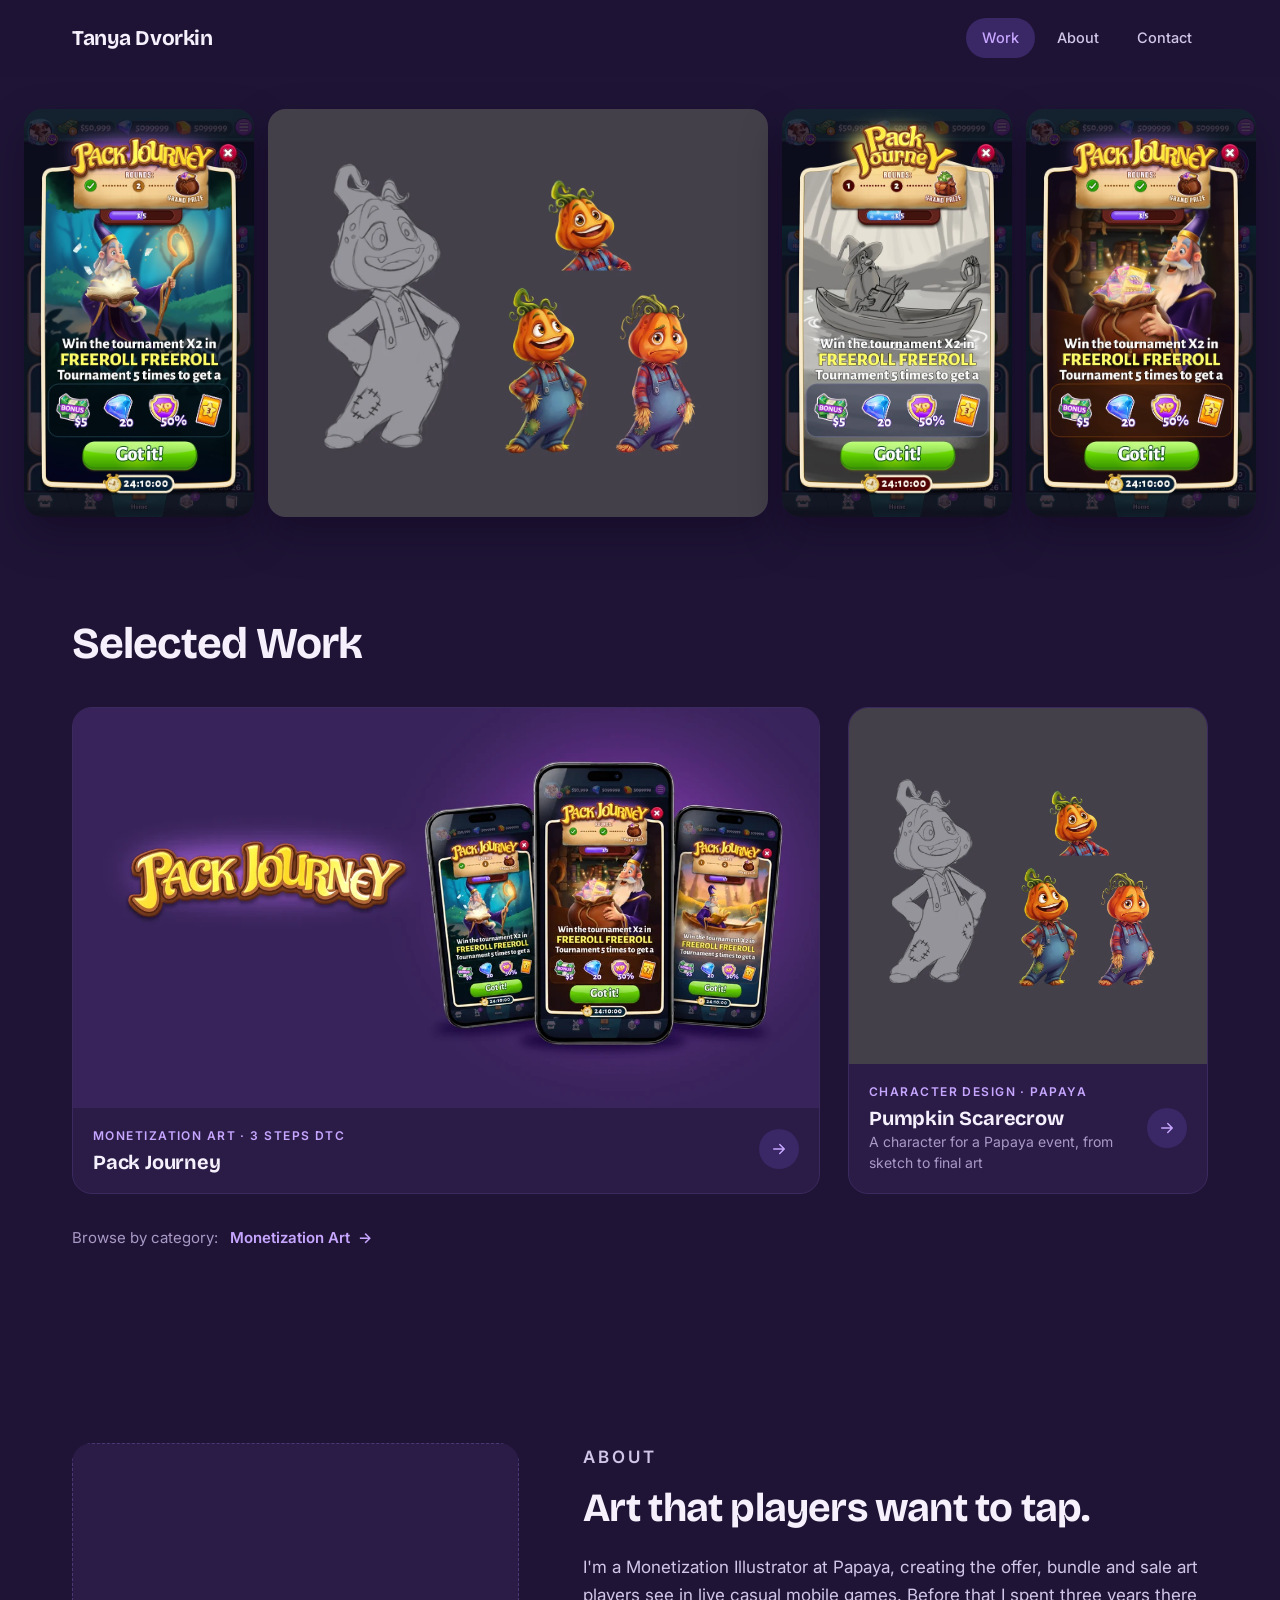
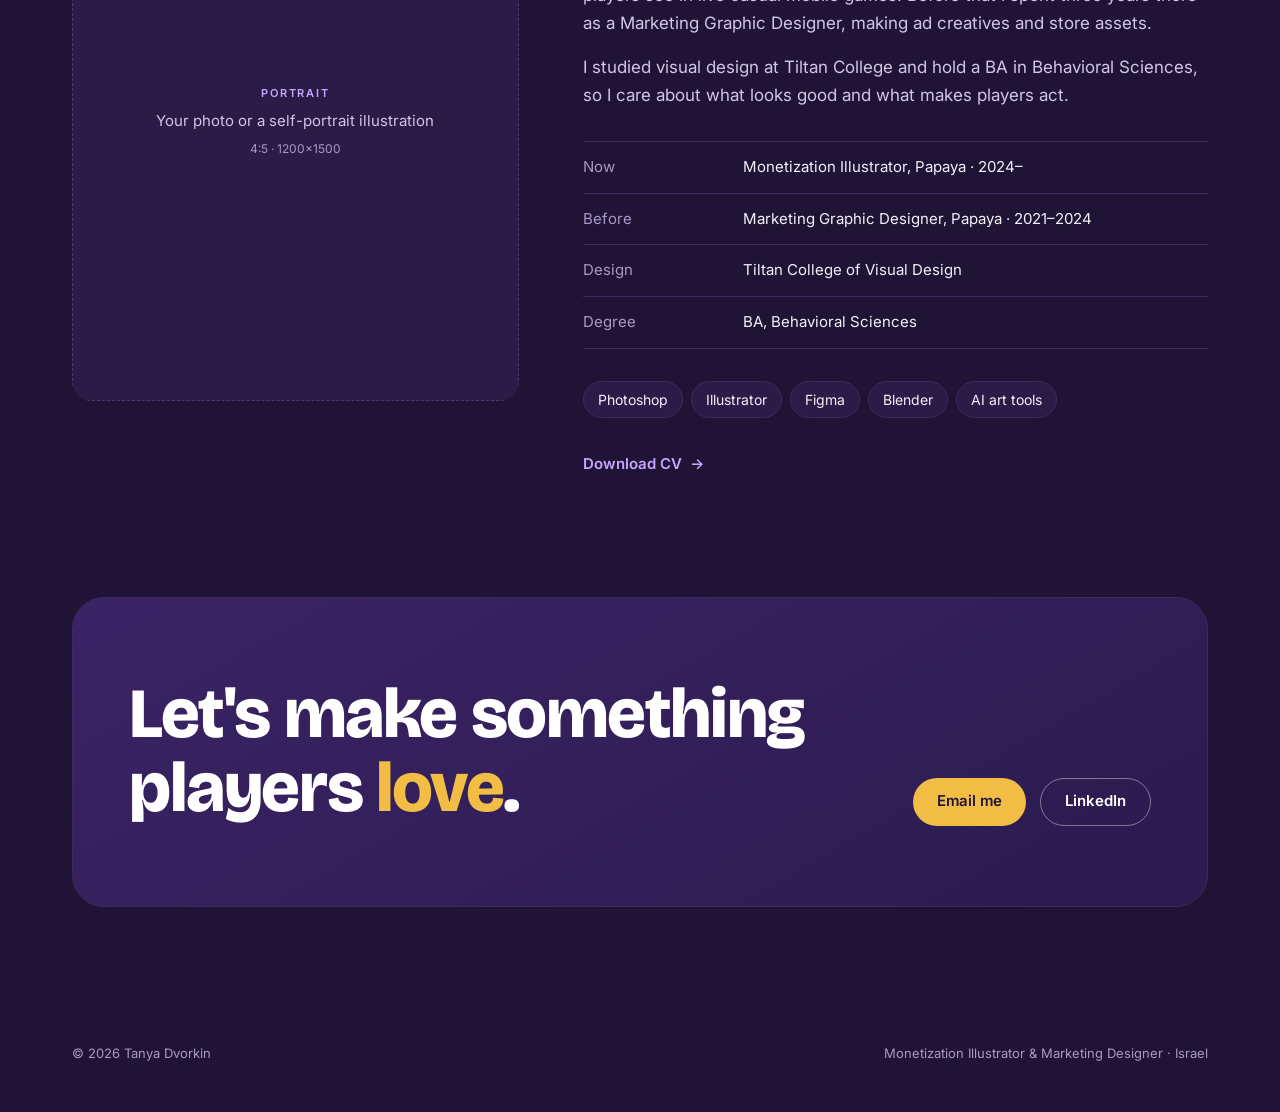
==== index.html @ ae31b50f "Home: replace text hero with image collage; fix mobile side padding" ====
<!doctype html>
<html lang="en">
<head>
<meta charset="utf-8">
<meta name="viewport" content="width=device-width,initial-scale=1">
<title>Tanya Dvorkin — Monetization Illustrator & Marketing Designer</title>
<meta name="description" content="Tanya Dvorkin — Monetization Illustrator and Marketing Designer: event branding, offer art and marketing assets for casual mobile games.">
<meta property="og:title" content="Tanya Dvorkin — Monetization Illustrator & Marketing Designer">
<meta property="og:description" content="Tanya Dvorkin — Monetization Illustrator and Marketing Designer: event branding, offer art and marketing assets for casual mobile games.">
<meta name="theme-color" content="#1f1436">
<link rel="preconnect" href="https://fonts.googleapis.com">
<link rel="preconnect" href="https://fonts.gstatic.com" crossorigin>
<link href="https://fonts.googleapis.com/css2?family=Bricolage+Grotesque:opsz,wght@12..96,600;12..96,700;12..96,800&family=Inter:wght@400;500;600&display=swap" rel="stylesheet">
<link rel="stylesheet" href="styles.css">
<link rel="icon" href="data:image/svg+xml,%3Csvg xmlns='http://www.w3.org/2000/svg' viewBox='0 0 32 32'%3E%3Crect width='32' height='32' rx='8' fill='%232a1a45'/%3E%3Ctext x='16' y='22' text-anchor='middle' font-family='Arial' font-weight='700' font-size='15' fill='%23e3a72f'%3ETD%3C/text%3E%3C/svg%3E">
</head>
<body>
<header class="nav"><div class="nav-inner">
  <a href="#top" class="logo">Tanya Dvorkin</a>
  <button class="burger" aria-label="Open menu" aria-expanded="false">MENU</button>
  <nav class="links" aria-label="Main">
    <a href="#work" class="active" aria-current="page">Work</a>
    <a href="#about">About</a>
    <a href="#contact">Contact</a>
  </nav>
</div></header>

<main id="top">
<section class="collage reveal" aria-labelledby="home-title">
  <h1 id="home-title" class="sr">Tanya Dvorkin — Monetization Illustrator &amp; Marketing Designer</h1>
  <a href="pack-journey.html" style="--r:.563"><img src="assets/projects/pack-journey/pack-journey-step2-final-small.webp" srcset="assets/projects/pack-journey/pack-journey-step2-final-small.webp 563w, assets/projects/pack-journey/pack-journey-step2-final.webp 1125w" sizes="(max-width: 640px) 60vw, 300px" width="563" height="1000" alt="Pack Journey: wizard with a bag of prizes" fetchpriority="high"></a>
  <a href="character-design.html" style="--r:1.226"><img src="assets/projects/character-design/pumpkin-scarecrow-sheet-thumb.webp" srcset="assets/projects/character-design/pumpkin-scarecrow-sheet-thumb.webp 1200w, assets/projects/character-design/pumpkin-scarecrow-sheet.webp 2850w" sizes="(max-width: 640px) 120vw, 640px" width="1200" height="979" alt="Pumpkin scarecrow character sheet"></a>
  <a href="pack-journey.html" style="--r:.563"><img src="assets/projects/pack-journey/pack-journey-step1-sketch-small.webp" srcset="assets/projects/pack-journey/pack-journey-step1-sketch-small.webp 563w, assets/projects/pack-journey/pack-journey-step1-sketch.webp 1125w" sizes="(max-width: 640px) 60vw, 300px" width="563" height="1000" alt="Pack Journey: sketch of the wizard scene"></a>
  <a href="pack-journey.html" style="--r:.563"><img src="assets/projects/pack-journey/pack-journey-step3-final-small.webp" srcset="assets/projects/pack-journey/pack-journey-step3-final-small.webp 563w, assets/projects/pack-journey/pack-journey-step3-final.webp 1125w" sizes="(max-width: 640px) 60vw, 300px" width="563" height="1000" alt="Pack Journey: wizard on a boat"></a>
</section>

<section class="wrap sec" id="work">
  <div class="sec-head reveal"><h2 class="h2">Selected Work</h2></div>
  <div class="cards">
    <a href="pack-journey.html" class="card wide reveal">
      <div class="cover"><img class="fit" style="background:#38235a" src="assets/projects/pack-journey/pack-journey-hero-1200.webp" srcset="assets/projects/pack-journey/pack-journey-hero-1200.webp 1200w, assets/projects/pack-journey/pack-journey-hero.webp 2400w" sizes="(max-width: 760px) 100vw, 800px" width="2400" height="1286" alt="Pack Journey event logo and three promotional screens on phones" loading="lazy"></div>
      <div class="card-body"><div><span class="cat">Monetization Art · 3 Steps DTC</span><h3>Pack Journey</h3></div><span class="go"><svg viewBox="0 0 24 24" aria-hidden="true"><path d="M5 12h14M13 6l6 6-6 6"/></svg></span></div>
    </a>
    <a href="character-design.html" class="card reveal">
      <div class="cover"><img class="fit" style="background:#44404a" src="assets/projects/character-design/pumpkin-scarecrow-sheet-thumb.webp" width="1200" height="979" alt="Pumpkin scarecrow character: sketch, final art and expressions" loading="lazy"></div>
      <div class="card-body"><div><span class="cat">Character Design · Papaya</span><h3>Pumpkin Scarecrow</h3><p>A character for a Papaya event, from sketch to final art</p></div><span class="go"><svg viewBox="0 0 24 24" aria-hidden="true"><path d="M5 12h14M13 6l6 6-6 6"/></svg></span></div>
    </a>
  </div>
  <p class="browse reveal">Browse by category: <a href="monetization.html" class="link">Monetization Art <span class="arr">→</span></a></p>
</section>

<section class="wrap sec" id="about">
  <div class="about">
    <div class="portrait reveal"><div class="ph "><span class="num">Portrait</span><span class="lbl">Your photo or a self-portrait illustration</span><span class="size">4:5 · 1200×1500</span></div></div>
    <div class="reveal">
      <p class="eyebrow" style="margin-bottom:16px">About</p>
      <h3>Art that players want to tap.</h3>
      <p>I'm a Monetization Illustrator at Papaya, creating the offer, bundle and sale art players see in live casual mobile games. Before that I spent three years there as a Marketing Graphic Designer, making ad creatives and store assets.</p>
      <p>I studied visual design at Tiltan College and hold a BA in Behavioral Sciences, so I care about what looks good and what makes players act.</p>
      <dl class="facts">
        <div><dt>Now</dt><dd>Monetization Illustrator, Papaya · 2024–</dd></div>
        <div><dt>Before</dt><dd>Marketing Graphic Designer, Papaya · 2021–2024</dd></div>
        <div><dt>Design</dt><dd>Tiltan College of Visual Design</dd></div>
        <div><dt>Degree</dt><dd>BA, Behavioral Sciences</dd></div>
      </dl>
      <div class="tools"><span>Photoshop</span><span>Illustrator</span><span>Figma</span><span>Blender</span><span>AI art tools</span></div>
      <a href="#" class="link">Download CV <span class="arr">→</span></a>
    </div>
  </div>
</section>

<section class="wrap sec" id="contact" style="padding-top:24px">
  <div class="contact reveal">
    <h2>Let's make something players <em>love</em>.</h2>
    <div class="row"><a href="mailto:you@example.com" class="btn">Email me</a><a href="#" class="btn ghost" target="_blank" rel="noopener">LinkedIn</a></div>
  </div>
</section>
</main>
<footer><div class="wrap"><span>© <span class="year">2026</span> Tanya Dvorkin</span><span>Monetization Illustrator &amp; Marketing Designer · Israel</span></div></footer>
<div class="lb" role="dialog" aria-modal="true" aria-label="Full-size artwork"><button class="lb-close" aria-label="Close">CLOSE</button><img alt=""></div>
<script src="script.js"></script>
</body>
</html>
---- styles.css ----
/* Tanya Dvorkin — Portfolio · Light editorial */
:root{
  --bg:#faf6f1;
  --surface:#ffffff;
  --tint:#f1eaf6;
  --sand:#efe9e2;
  --ink:#24183a;
  --ink-2:#4a3f5c;
  --muted:#6b6180;
  --line:#e6dde6;
  --accent:#6a3dad;
  --accent-soft:#ece2f8;
  --gold:#e3a72f;
  --deep:#2a1a45;
  --deep-2:#3b2660;
  --display:'Bricolage Grotesque',system-ui,sans-serif;
  --sans:'Inter',system-ui,sans-serif;
  --max:1200px;
  --r:20px;
}
*{box-sizing:border-box;margin:0;padding:0}
html{scroll-behavior:smooth}
body{background:var(--bg);color:var(--ink);font-family:var(--sans);font-size:16px;line-height:1.65;-webkit-font-smoothing:antialiased}
a{color:inherit;text-decoration:none}
img,video{display:block;max-width:100%}
button{font:inherit;color:inherit}
::selection{background:var(--accent);color:#fff}
:focus-visible{outline:2px solid var(--accent);outline-offset:3px;border-radius:6px}
h1,h2,h3{font-family:var(--display);letter-spacing:-.02em;line-height:1.05}
.wrap{max-width:var(--max);margin:0 auto;padding:0 32px}

/* Nav */
.nav{position:sticky;top:0;z-index:30;background:rgba(250,246,241,.9);backdrop-filter:blur(10px);border-bottom:1px solid transparent;transition:border-color .3s}
.nav.scrolled{border-bottom-color:var(--line)}
.nav-inner{max-width:var(--max);margin:auto;display:flex;justify-content:space-between;align-items:center;padding:18px 32px}
.logo{font-family:var(--display);font-weight:700;font-size:21px;letter-spacing:-.02em}
.links{display:flex;gap:6px}
.links a{font-size:14.5px;font-weight:500;padding:8px 16px;border-radius:999px;color:var(--ink-2);transition:background .2s,color .2s}
.links a:hover{background:var(--accent-soft);color:var(--accent)}
.links a.active{background:var(--accent-soft);color:var(--accent)}
.burger{display:none;background:none;border:0;font-size:14px;font-weight:500;letter-spacing:.06em;min-height:44px;padding:0 6px;cursor:pointer}

/* Shared text bits */
.eyebrow{font-size:13px;font-weight:600;letter-spacing:.18em;text-transform:uppercase;color:var(--ink-2)}
.lead{color:var(--ink-2);font-size:18px;max-width:560px}
.swoosh{background-image:linear-gradient(var(--gold),var(--gold));background-repeat:no-repeat;background-size:100% 6px;background-position:0 96%;padding-bottom:4px}
.btn{display:inline-flex;align-items:center;gap:10px;min-height:48px;padding:0 24px;border-radius:999px;font-weight:600;font-size:15px;background:var(--accent);color:#fff;transition:transform .25s,box-shadow .25s,background .25s}
.btn:hover{background:#5a31a0;transform:translateY(-1px);box-shadow:0 10px 24px rgba(106,61,173,.25)}
.link{font-weight:600;font-size:15px;color:var(--accent);display:inline-flex;align-items:center;gap:8px}
.link .arr{transition:transform .25s}
.link:hover .arr{transform:translateX(4px)}
.sec{padding-top:96px;padding-bottom:96px}
.sec-head{display:flex;justify-content:space-between;align-items:flex-end;gap:24px;margin-bottom:40px;flex-wrap:wrap}
.h2{font-size:clamp(32px,4vw,44px);font-weight:700}

/* Home hero */
.hero{display:grid;grid-template-columns:1fr 1fr;gap:48px;align-items:center;padding:72px 0 64px}
.hero h1{font-size:clamp(48px,6.2vw,80px);font-weight:800;margin:20px 0 24px}
.hero .lead{margin-bottom:36px}
.hero-cta{display:flex;align-items:center;gap:28px;flex-wrap:wrap}
.fan{position:relative;height:560px;border-radius:44% 56% 52% 48% / 52% 46% 54% 48%;background:radial-gradient(circle at 50% 45%,#e6d8f6 0,#f1eaf6 55%,rgba(241,234,246,0) 72%)}
.fan img{position:absolute;top:50%;left:50%;width:250px;height:auto;border-radius:18px;box-shadow:0 24px 48px rgba(42,26,69,.22);transition:transform .6s cubic-bezier(.2,.7,.2,1)}
.fan .f1{transform:translate(-118%,-46%) rotate(-9deg)}
.fan .f3{transform:translate(18%,-46%) rotate(9deg)}
.fan .f2{transform:translate(-50%,-52%);z-index:2;width:270px}
.fan:hover .f1{transform:translate(-124%,-47%) rotate(-11deg)}
.fan:hover .f3{transform:translate(24%,-47%) rotate(11deg)}

/* Work cards */
.cards{display:grid;grid-template-columns:repeat(auto-fill,minmax(320px,1fr));gap:28px}
.card{display:flex;flex-direction:column;background:var(--surface);border:1px solid var(--line);border-radius:var(--r);overflow:hidden;transition:transform .35s cubic-bezier(.2,.7,.2,1),box-shadow .35s}
.card:hover{transform:translateY(-4px);box-shadow:0 18px 40px rgba(42,26,69,.12)}
.card .cover{aspect-ratio:4/3;overflow:hidden;background:var(--sand);position:relative}
.card .cover>img{width:100%;height:100%;object-fit:cover;transition:transform .6s}
.card:hover .cover>img{transform:scale(1.03)}
.card-body{display:flex;justify-content:space-between;align-items:center;gap:14px;padding:18px 20px 20px}
.card h3{font-size:20px;font-weight:700;letter-spacing:-.01em}
.card p{font-size:14px;color:var(--muted);line-height:1.45;margin-top:3px}
.go{flex:none;width:40px;height:40px;border-radius:50%;display:grid;place-items:center;background:var(--accent-soft);color:var(--accent);transition:background .25s,color .25s}
.card:hover .go{background:var(--accent);color:#fff}
.go svg{width:18px;height:18px;fill:none;stroke:currentColor;stroke-width:2;stroke-linecap:round;stroke-linejoin:round}
.trio{position:absolute;inset:0;display:flex;justify-content:center;align-items:center;gap:8px;padding:16px;background:linear-gradient(160deg,var(--deep-2),var(--deep))}
.trio img{height:100%;width:auto;border-radius:8px;box-shadow:0 8px 18px rgba(0,0,0,.3);transition:transform .5s}
.card:hover .trio img:nth-child(2){transform:translateY(-4px)}

/* Placeholders */
.ph{width:100%;height:100%;display:flex;flex-direction:column;align-items:center;justify-content:center;gap:6px;text-align:center;padding:20px;background:var(--sand);border:1.5px dashed #d6cbd8}
.ph .num{font-size:11px;font-weight:600;letter-spacing:.16em;text-transform:uppercase;color:var(--accent)}
.ph .lbl{font-size:15px;color:var(--ink-2)}
.ph .size{font-size:12px;color:var(--muted)}

/* About / contact */
.about{display:grid;grid-template-columns:5fr 7fr;gap:64px;align-items:start}
.about .portrait{aspect-ratio:4/5;border-radius:var(--r);overflow:hidden}
.about h3{font-size:clamp(28px,3.2vw,40px);font-weight:700;margin-bottom:24px}
.about p{color:var(--ink-2);font-size:17px;margin-bottom:16px}
.facts{margin:32px 0;border-top:1px solid var(--line)}
.facts div{display:grid;grid-template-columns:140px 1fr;gap:20px;padding:13px 0;border-bottom:1px solid var(--line);font-size:15px}
.facts dt{color:var(--muted)}
.tools{display:flex;flex-wrap:wrap;gap:8px;margin-bottom:32px}
.tools span{font-size:14px;padding:6px 14px;border-radius:999px;background:var(--surface);border:1px solid var(--line)}
.contact{background:var(--deep);color:#fff;border-radius:32px;padding:80px 56px;display:flex;justify-content:space-between;align-items:flex-end;gap:32px;flex-wrap:wrap}
.contact h2{font-size:clamp(40px,5.5vw,72px);font-weight:800;max-width:720px}
.contact h2 em{font-style:normal;color:var(--gold)}
.contact .row{display:flex;gap:14px;flex-wrap:wrap}
.contact .btn{background:#fff;color:var(--deep)}
.contact .btn:hover{background:var(--accent-soft)}
.contact .btn.ghost{background:transparent;color:#fff;border:1px solid rgba(255,255,255,.4)}
.contact .btn.ghost:hover{background:rgba(255,255,255,.1)}

footer{padding:40px 0 48px}
footer .wrap{display:flex;justify-content:space-between;font-size:13px;color:var(--muted)}

/* Inner page head */
.crumbs{display:flex;gap:8px;font-size:14px;color:var(--muted);margin-bottom:28px;flex-wrap:wrap}
.crumbs a{color:var(--ink-2)}
.crumbs a:hover{color:var(--accent)}
.p-head{padding:64px 0 48px}
.p-head h1{font-size:clamp(48px,7vw,88px);font-weight:800}
.p-head .lead{margin-top:20px}
.meta{display:flex;gap:12px;flex-wrap:wrap;margin-top:28px}
.meta div{background:var(--surface);border:1px solid var(--line);border-radius:14px;padding:10px 16px}
.meta small{display:block;font-size:11.5px;font-weight:600;letter-spacing:.12em;text-transform:uppercase;color:var(--muted)}
.meta span{font-size:15px}

/* Collection (Monetization Art) */
.feature{display:grid;grid-template-columns:7fr 5fr;background:var(--surface);border:1px solid var(--line);border-radius:28px;overflow:hidden;transition:box-shadow .35s,transform .35s}
.feature:hover{box-shadow:0 22px 48px rgba(42,26,69,.13);transform:translateY(-3px)}
.feature .visual{position:relative;min-height:440px;background:linear-gradient(160deg,var(--deep-2),var(--deep));display:flex;justify-content:center;align-items:center;gap:14px;padding:36px}
.feature .visual img{width:30%;height:auto;border-radius:12px;box-shadow:0 14px 30px rgba(0,0,0,.35);transition:transform .6s cubic-bezier(.2,.7,.2,1)}
.feature .visual img:nth-child(2){transform:translateY(-14px)}
.feature:hover .visual img:nth-child(2){transform:translateY(-22px)}
.feature .text{padding:48px 44px;display:flex;flex-direction:column;justify-content:center;gap:16px}
.feature h2{font-size:clamp(36px,4vw,52px);font-weight:800}
.feature p{color:var(--ink-2)}
.tag{display:inline-block;align-self:flex-start;font-size:12px;font-weight:600;letter-spacing:.14em;text-transform:uppercase;color:var(--accent);background:var(--accent-soft);padding:6px 12px;border-radius:999px}

/* Case study */
.cs-hero{position:relative;background:linear-gradient(150deg,var(--deep-2) 0%,var(--deep) 60%);color:#fff;border-radius:36px;display:grid;grid-template-columns:1fr 1fr;gap:32px;align-items:center;padding:72px 64px;overflow:hidden}
.cs-hero .eyebrow{color:#cdbbe9}
.cs-hero h1{font-size:clamp(56px,7.5vw,104px);font-weight:800;margin:18px 0 22px}
.cs-hero p{color:#e3d9f2;font-size:18px;max-width:480px}
.cs-hero dl{margin-top:32px;display:grid;gap:14px;max-width:460px}
.cs-hero dl div{display:grid;grid-template-columns:110px 1fr;gap:16px;font-size:15px;border-top:1px solid rgba(255,255,255,.14);padding-top:12px}
.cs-hero dt{color:#b9a8d8}
.stack{position:relative;height:620px}
.stack button{position:absolute;top:50%;left:50%;border:0;background:none;padding:0;cursor:zoom-in}
.stack img{width:100%;height:auto;border-radius:16px;box-shadow:0 26px 54px rgba(0,0,0,.4)}
.stack .s1{width:220px;transform:translate(-128%,-47%) rotate(-7deg)}
.stack .s2{width:220px;transform:translate(28%,-47%) rotate(7deg)}
.stack .s3{width:300px;transform:translate(-50%,-50%);z-index:2}
.stack .s1 img,.stack .s2 img{filter:saturate(.9)}

.steps{display:flex;flex-direction:column;gap:96px}
.step{display:grid;grid-template-columns:minmax(0,1fr) 340px 340px;gap:40px;align-items:center}
.step .n{font-family:var(--display);font-size:96px;font-weight:800;line-height:.9;color:var(--accent-soft);-webkit-text-stroke:1.5px var(--accent);letter-spacing:-.04em}
.step h3{font-size:30px;font-weight:700;margin:20px 0 12px}
.step p{color:var(--ink-2);max-width:340px}
.media figcaption{font-size:13px;color:var(--muted);margin-top:12px;display:flex;justify-content:space-between}
.zoom{display:block;width:100%;border:0;background:none;padding:0;cursor:zoom-in;border-radius:18px;overflow:hidden;box-shadow:0 16px 36px rgba(42,26,69,.16)}
.zoom img{width:100%;height:auto;transition:transform .6s}
.zoom:hover img{transform:scale(1.02)}
.vid{width:100%;height:auto;border-radius:18px;background:var(--deep);box-shadow:0 16px 36px rgba(42,26,69,.16)}

.sketches{display:grid;grid-template-columns:repeat(3,minmax(0,1fr));gap:28px}
.sketch{background:var(--sand);border-radius:24px;padding:28px}
.sketch .zoom{box-shadow:0 10px 24px rgba(42,26,69,.1)}
.sketch figcaption{font-size:13px;color:var(--muted);margin-top:14px}

.next{display:flex;justify-content:space-between;align-items:center;gap:20px;border-top:1px solid var(--line);padding:32px 0 24px;flex-wrap:wrap}

/* Simple project galleries (other categories) */
.gallery{display:grid;grid-template-columns:repeat(6,minmax(0,1fr));gap:24px}
.gallery .ph{border-radius:18px}
.g-wide{grid-column:span 6;aspect-ratio:2/1}
.g-half{grid-column:span 3;aspect-ratio:4/3}
.g-third{grid-column:span 2;aspect-ratio:3/4}
.gallery .art{grid-column:span 6;border-radius:18px;overflow:hidden}

/* Lightbox */
.lb{position:fixed;inset:0;z-index:100;background:rgba(26,16,44,.94);display:none;align-items:center;justify-content:center;padding:32px}
.lb.open{display:flex}
.lb img{max-width:92vw;max-height:90vh;width:auto;height:auto;border-radius:12px}
.lb-close{position:absolute;top:18px;right:22px;min-width:44px;min-height:44px;background:none;border:0;color:#fff;font-size:14px;font-weight:600;letter-spacing:.08em;cursor:pointer}

/* Reveal */
.reveal{opacity:0;transform:translateY(18px);transition:opacity .9s ease,transform .9s cubic-bezier(.2,.7,.2,1)}
.reveal.in{opacity:1;transform:none}
@media (prefers-reduced-motion:reduce){
  html{scroll-behavior:auto}
  .reveal{opacity:1;transform:none;transition:none}
  *{transition:none!important;animation:none!important}
}

/* Responsive */
@media (max-width:1060px){
  .step{grid-template-columns:1fr 1fr;gap:28px}
  .step .txt{grid-column:1/-1}
  .step p{max-width:560px}
  .cs-hero{grid-template-columns:1fr;padding:56px 40px}
  .stack{height:560px}
}
@media (max-width:900px){
  .hero{grid-template-columns:1fr;padding-top:48px}
  .fan{height:460px}
  .fan img{width:200px}.fan .f2{width:220px}
  .about,.feature{grid-template-columns:1fr}
  .feature .visual{min-height:380px}
  .about .portrait{max-width:420px}
}
@media (max-width:640px){
  .wrap,.nav-inner{padding-left:16px;padding-right:16px}
  .burger{display:block}
  .links{display:none;position:absolute;top:100%;left:0;right:0;flex-direction:column;gap:2px;background:var(--bg);border-bottom:1px solid var(--line);padding:8px 16px 14px}
  .links.open{display:flex}
  .links a{padding:12px 14px}
  .sec{padding-top:64px;padding-bottom:64px}
  .fan{height:380px}
  .fan img{width:150px}.fan .f2{width:170px}
  .cs-hero{padding:44px 22px;border-radius:24px}
  .stack{height:440px}
  .stack .s1,.stack .s2{width:160px}.stack .s3{width:210px}
  .step{grid-template-columns:1fr;gap:24px}
  .step .media{max-width:420px;width:100%;margin:0 auto}
  .step .n{font-size:72px}
  .steps{gap:72px}
  .sketches{display:flex;overflow-x:auto;scroll-snap-type:x mandatory;gap:16px;margin:0 -16px;padding:0 16px 8px}
  .sketch{flex:0 0 82%;scroll-snap-align:center;padding:18px}
  .feature .visual{min-height:300px;padding:24px}
  .feature .text{padding:32px 24px}
  .contact{padding:48px 24px;border-radius:24px}
  .facts div{grid-template-columns:110px 1fr}
  .gallery{grid-template-columns:1fr}
  .g-wide,.g-half,.g-third,.gallery .art{grid-column:span 1}
  footer .wrap{flex-direction:column;gap:6px}
}
.sr{position:absolute;width:1px;height:1px;overflow:hidden;clip:rect(0 0 0 0);white-space:nowrap}
.card .cat{display:block;font-size:12px;font-weight:600;letter-spacing:.12em;text-transform:uppercase;color:var(--accent);margin-bottom:6px}
.card.wide{grid-column:span 2}
.card.wide .cover{aspect-ratio:auto;flex:1;min-height:300px}
.card.wide .trio{gap:14px;padding:22px}
.browse{margin-top:32px;font-size:15px;color:var(--muted);display:flex;gap:12px;align-items:center;flex-wrap:wrap}
@media (max-width:760px){.card.wide{grid-column:auto}.card.wide .cover{aspect-ratio:4/3;min-height:0}}
body{overflow-x:clip}
/* Pack Journey v2: art-first */
.cs-hero .sub{font-family:var(--display);font-weight:600;font-size:clamp(22px,2.4vw,30px);color:#e3a72f;margin-top:-6px}
.cs-hero h1{margin:0 0 18px}
.h3{font-family:var(--display);font-size:clamp(26px,2.6vw,34px);font-weight:700;margin-bottom:28px}
.trio-sec{padding:72px 0 0}
.trio-sec + .next,.trio-sec:last-of-type{padding-bottom:72px}
.row3{display:grid;grid-template-columns:repeat(3,minmax(0,1fr));gap:32px}
.cell figcaption{font-size:13px;color:var(--muted);margin-top:12px}
@media (max-width:640px){
  .trio-sec{padding-top:56px}
  .row3{display:flex;overflow-x:auto;scroll-snap-type:x mandatory;gap:16px;margin:0 -16px;padding:0 16px 8px}
  .cell{flex:0 0 82%;scroll-snap-align:center}
}
.pj-hero .banner{width:100%;height:auto;border-radius:32px;background:#3a2266}
.pj-intro{margin-top:24px;font-size:18px;color:var(--ink-2)}
.pj-intro strong{font-family:var(--display);font-weight:700;color:var(--ink)}
@media (max-width:640px){.pj-hero .banner{border-radius:18px}.pj-intro{font-size:16px;margin-top:16px}}
/* Hero line placed under the logo, over the banner */
.banner-wrap{position:relative;container-type:inline-size}
.banner-wrap .pj-intro{position:absolute;left:25.8%;top:55%;transform:translateX(-50%);margin:0;text-align:center;color:#fff;font-size:1.55cqw;line-height:1.35;white-space:nowrap;text-shadow:0 2px 12px rgba(30,12,60,.55)}
.banner-wrap .pj-intro strong{display:block;color:#ffd35c;font-size:1.25em;letter-spacing:.02em}
.banner-wrap .pj-intro span{display:block;color:#efe6fb;font-weight:500}
@media (max-width:640px){
  .banner-wrap .pj-intro{position:static;transform:none;text-align:left;color:var(--ink-2);font-size:16px;margin-top:16px;white-space:normal;text-shadow:none}
  .banner-wrap .pj-intro strong{color:var(--ink);display:block;font-size:1.1em;margin-bottom:2px}
  .banner-wrap .pj-intro span{display:inline;color:var(--ink-2)}
  .banner-wrap .pj-intro span::before{content:" "}
}

/* ===== Dark purple theme ===== */
:root{
  --bg:#1f1436;
  --surface:#2a1b47;
  --tint:#2f1e50;
  --sand:#2a1b47;
  --ink:#f5f0fc;
  --ink-2:#d2c6e8;
  --muted:#a999c6;
  --line:#3b2a5e;
  --accent:#c7a6ff;
  --accent-soft:#3a2766;
  --gold:#f2bd45;
  --deep:#2a1a4d;
  --deep-2:#3b2660;
}
body{background:var(--bg)}
.nav{background:rgba(31,20,54,.86)}
.btn{background:var(--gold);color:#22153b}
.btn:hover{background:#ffd06a;box-shadow:0 10px 24px rgba(242,189,69,.25)}
.card{border-color:var(--line)}
.card:hover{box-shadow:0 20px 44px rgba(0,0,0,.35)}
.card:hover .go{background:var(--accent);color:#22153b}
.card .cover>img.fit{object-fit:contain}
.card.wide .cover{aspect-ratio:2400/1286;flex:none;min-height:0}
.ph{border-color:#4a3872}
.fan{background:radial-gradient(circle at 50% 45%,#40276f 0,#2c1b4e 55%,rgba(31,20,54,0) 72%)}
.feature{border-color:var(--line)}
.feature:hover{box-shadow:0 22px 48px rgba(0,0,0,.35)}
.feature .banner-visual{padding:0;min-height:0;background:#38235a;display:block}
.feature .banner-visual img{width:100%;height:100%;object-fit:cover;border-radius:0;box-shadow:none;transform:none!important}
.contact{background:linear-gradient(150deg,#3b2466,#2a1a4d);border:1px solid var(--line)}
.contact .btn{background:var(--gold);color:#22153b}
.contact .btn:hover{background:#ffd06a}
.tools span{background:var(--surface)}
.zoom,.vid,.card{box-shadow:none}
.zoom{box-shadow:0 16px 36px rgba(0,0,0,.35)}
::selection{background:var(--gold);color:#22153b}
@media (max-width:760px){.card.wide .cover{aspect-ratio:2400/1286}}
.card:not(.wide) .cover{flex:1 0 auto}
/* Home: image collage hero (no text) */
.collage{display:flex;gap:14px;max-width:1600px;margin:0 auto;padding:32px 24px 8px}
.collage a{flex:var(--r) 1 0;min-width:0;aspect-ratio:var(--r);border-radius:18px;overflow:hidden;background:var(--surface);box-shadow:0 18px 40px rgba(8,2,20,.35)}
.collage img{display:block;width:100%;height:100%;object-fit:cover;transition:transform .6s cubic-bezier(.2,.7,.2,1)}
.collage a:hover img{transform:scale(1.03)}
.collage a:focus-visible{outline:3px solid var(--accent);outline-offset:3px}
@media (max-width:640px){
  .collage{overflow-x:auto;scroll-snap-type:x mandatory;scroll-padding-inline:16px;padding:20px 16px 4px;gap:10px;scrollbar-width:none}
  .collage::-webkit-scrollbar{display:none}
  .collage a{flex:0 0 auto;height:58vh;max-height:520px;scroll-snap-align:start;border-radius:14px}
}
@media (prefers-reduced-motion:reduce){.collage img{transition:none}.collage a:hover img{transform:none}}
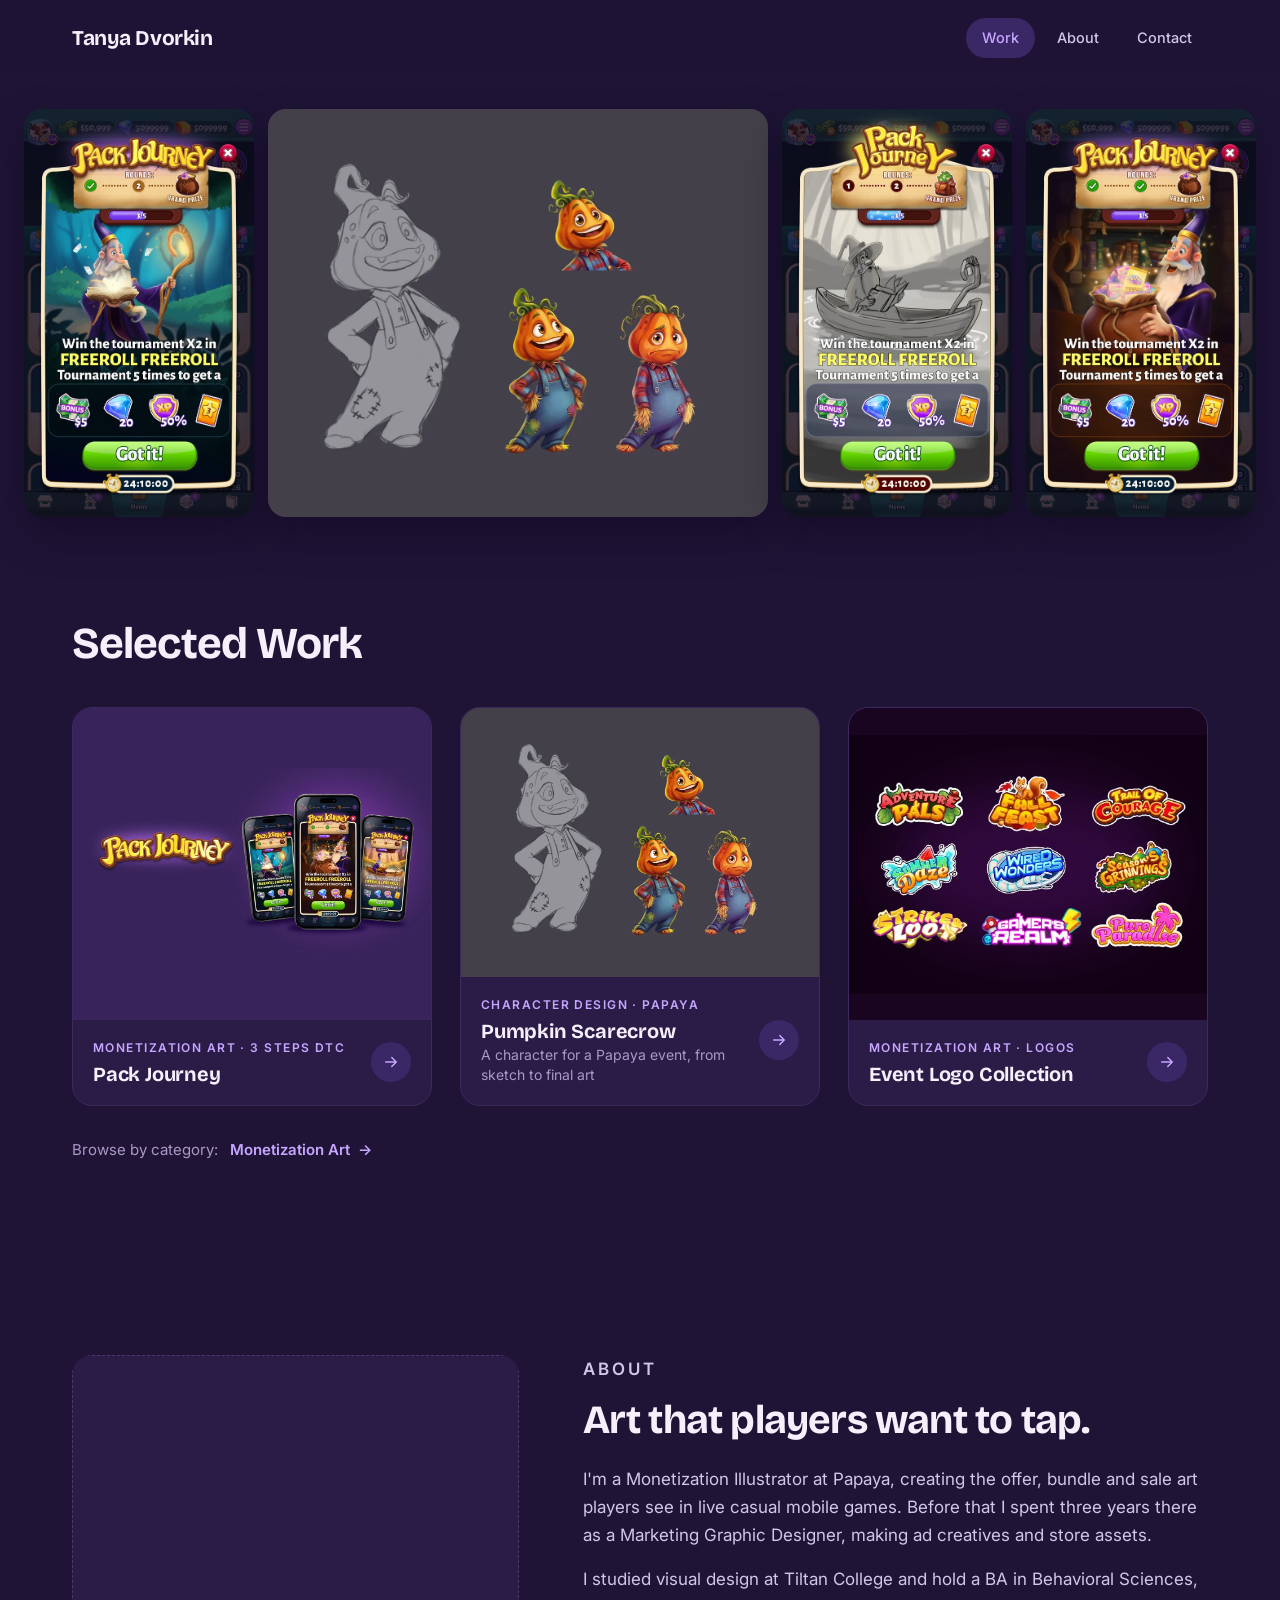
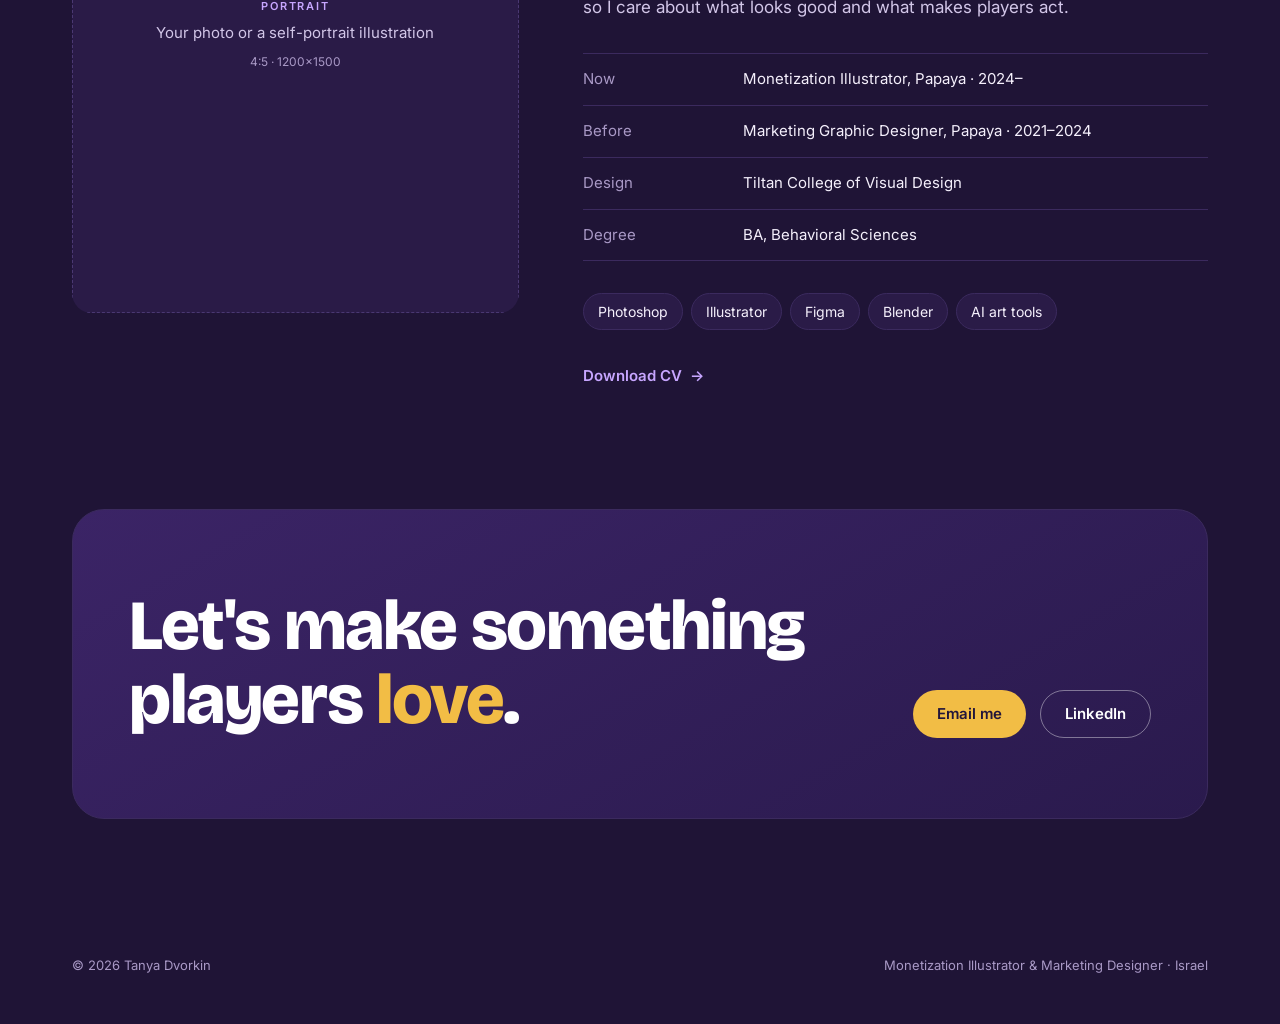
==== commit 65caab09: "Add Event Logo Collection under Monetization Art" ====
--- a/index.html
+++ b/index.html
@@ -37,13 +37,17 @@
 <section class="wrap sec" id="work">
   <div class="sec-head reveal"><h2 class="h2">Selected Work</h2></div>
   <div class="cards">
-    <a href="pack-journey.html" class="card wide reveal">
+    <a href="pack-journey.html" class="card reveal">
       <div class="cover"><img class="fit" style="background:#38235a" src="assets/projects/pack-journey/pack-journey-hero-1200.webp" srcset="assets/projects/pack-journey/pack-journey-hero-1200.webp 1200w, assets/projects/pack-journey/pack-journey-hero.webp 2400w" sizes="(max-width: 760px) 100vw, 800px" width="2400" height="1286" alt="Pack Journey event logo and three promotional screens on phones" loading="lazy"></div>
       <div class="card-body"><div><span class="cat">Monetization Art · 3 Steps DTC</span><h3>Pack Journey</h3></div><span class="go"><svg viewBox="0 0 24 24" aria-hidden="true"><path d="M5 12h14M13 6l6 6-6 6"/></svg></span></div>
     </a>
     <a href="character-design.html" class="card reveal">
       <div class="cover"><img class="fit" style="background:#44404a" src="assets/projects/character-design/pumpkin-scarecrow-sheet-thumb.webp" width="1200" height="979" alt="Pumpkin scarecrow character: sketch, final art and expressions" loading="lazy"></div>
       <div class="card-body"><div><span class="cat">Character Design · Papaya</span><h3>Pumpkin Scarecrow</h3><p>A character for a Papaya event, from sketch to final art</p></div><span class="go"><svg viewBox="0 0 24 24" aria-hidden="true"><path d="M5 12h14M13 6l6 6-6 6"/></svg></span></div>
+    </a>
+    <a href="event-logos.html" class="card reveal">
+      <div class="cover"><img class="fit" style="background:#1a0520" src="assets/projects/event-logos/event-logo-collection-cover.webp" width="1035" height="751" alt="Nine colorful event logos on a dark purple background" loading="lazy"></div>
+      <div class="card-body"><div><span class="cat">Monetization Art · Logos</span><h3>Event Logo Collection</h3></div><span class="go"><svg viewBox="0 0 24 24" aria-hidden="true"><path d="M5 12h14M13 6l6 6-6 6"/></svg></span></div>
     </a>
   </div>
   <p class="browse reveal">Browse by category: <a href="monetization.html" class="link">Monetization Art <span class="arr">→</span></a></p>
--- a/styles.css
+++ b/styles.css
@@ -323,3 +323,25 @@
   .collage a{flex:0 0 auto;height:58vh;max-height:520px;scroll-snap-align:start;border-radius:14px}
 }
 @media (prefers-reduced-motion:reduce){.collage img{transition:none}.collage a:hover img{transform:none}}
+/* Event Logo Collection: asymmetric editorial grid (pattern repeats every 9 logos) */
+.lg-grid{display:grid;grid-template-columns:repeat(12,1fr);gap:22px;padding:8px 0 88px}
+.lg-tile{grid-column:span 4;margin:0;min-height:clamp(220px,22vw,300px)}
+.lg-tile:nth-child(9n+1){grid-column:span 7}
+.lg-tile:nth-child(9n+2){grid-column:span 5}
+.lg-tile:nth-child(9n+6){grid-column:span 5}
+.lg-tile:nth-child(9n+7){grid-column:span 7}
+.lg-tile:nth-child(9n+8),.lg-tile:nth-child(9n+9){grid-column:span 6}
+.lg-tile .zoom{display:flex;align-items:center;justify-content:center;width:100%;height:100%;min-height:inherit;padding:36px;border:1px solid rgba(199,166,255,.10);border-radius:24px;cursor:zoom-in;
+  background:var(--bg,#1a0520);
+  transition:transform .45s cubic-bezier(.2,.7,.2,1),border-color .45s,box-shadow .45s}
+.lg-tile img{display:block;width:auto;height:auto;max-width:min(100%,var(--lw,360px));max-height:100%;border-radius:0;box-shadow:none;
+  -webkit-mask-image:linear-gradient(to right,transparent,#000 30px,#000 calc(100% - 30px),transparent),linear-gradient(to bottom,transparent,#000 30px,#000 calc(100% - 30px),transparent);
+  -webkit-mask-composite:source-in;mask-image:linear-gradient(to right,transparent,#000 30px,#000 calc(100% - 30px),transparent),linear-gradient(to bottom,transparent,#000 30px,#000 calc(100% - 30px),transparent);mask-composite:intersect;
+  transition:transform .45s cubic-bezier(.2,.7,.2,1)}
+.lg-tile .zoom:hover,.lg-tile .zoom:focus-visible{transform:translateY(-4px);border-color:rgba(199,166,255,.32);box-shadow:0 20px 44px rgba(8,2,20,.45)}
+.lg-tile .zoom:hover img{transform:scale(1.05)}
+.lg-tile .zoom:focus-visible{outline:3px solid var(--accent);outline-offset:3px}
+.lb img.up{width:min(88vw,720px);max-height:none}
+@media (max-width:900px){.lg-grid{grid-template-columns:repeat(2,1fr);gap:14px}.lg-tile,.lg-tile:nth-child(n){grid-column:span 1;min-height:180px}.lg-tile:nth-child(3n+1){grid-column:span 2}.lg-tile .zoom{padding:22px;border-radius:18px}}
+@media (max-width:480px){.lg-tile,.lg-tile:nth-child(n){grid-column:span 2;min-height:170px}}
+@media (prefers-reduced-motion:reduce){.lg-tile .zoom,.lg-tile img{transition:none}.lg-tile .zoom:hover,.lg-tile .zoom:hover img{transform:none}}
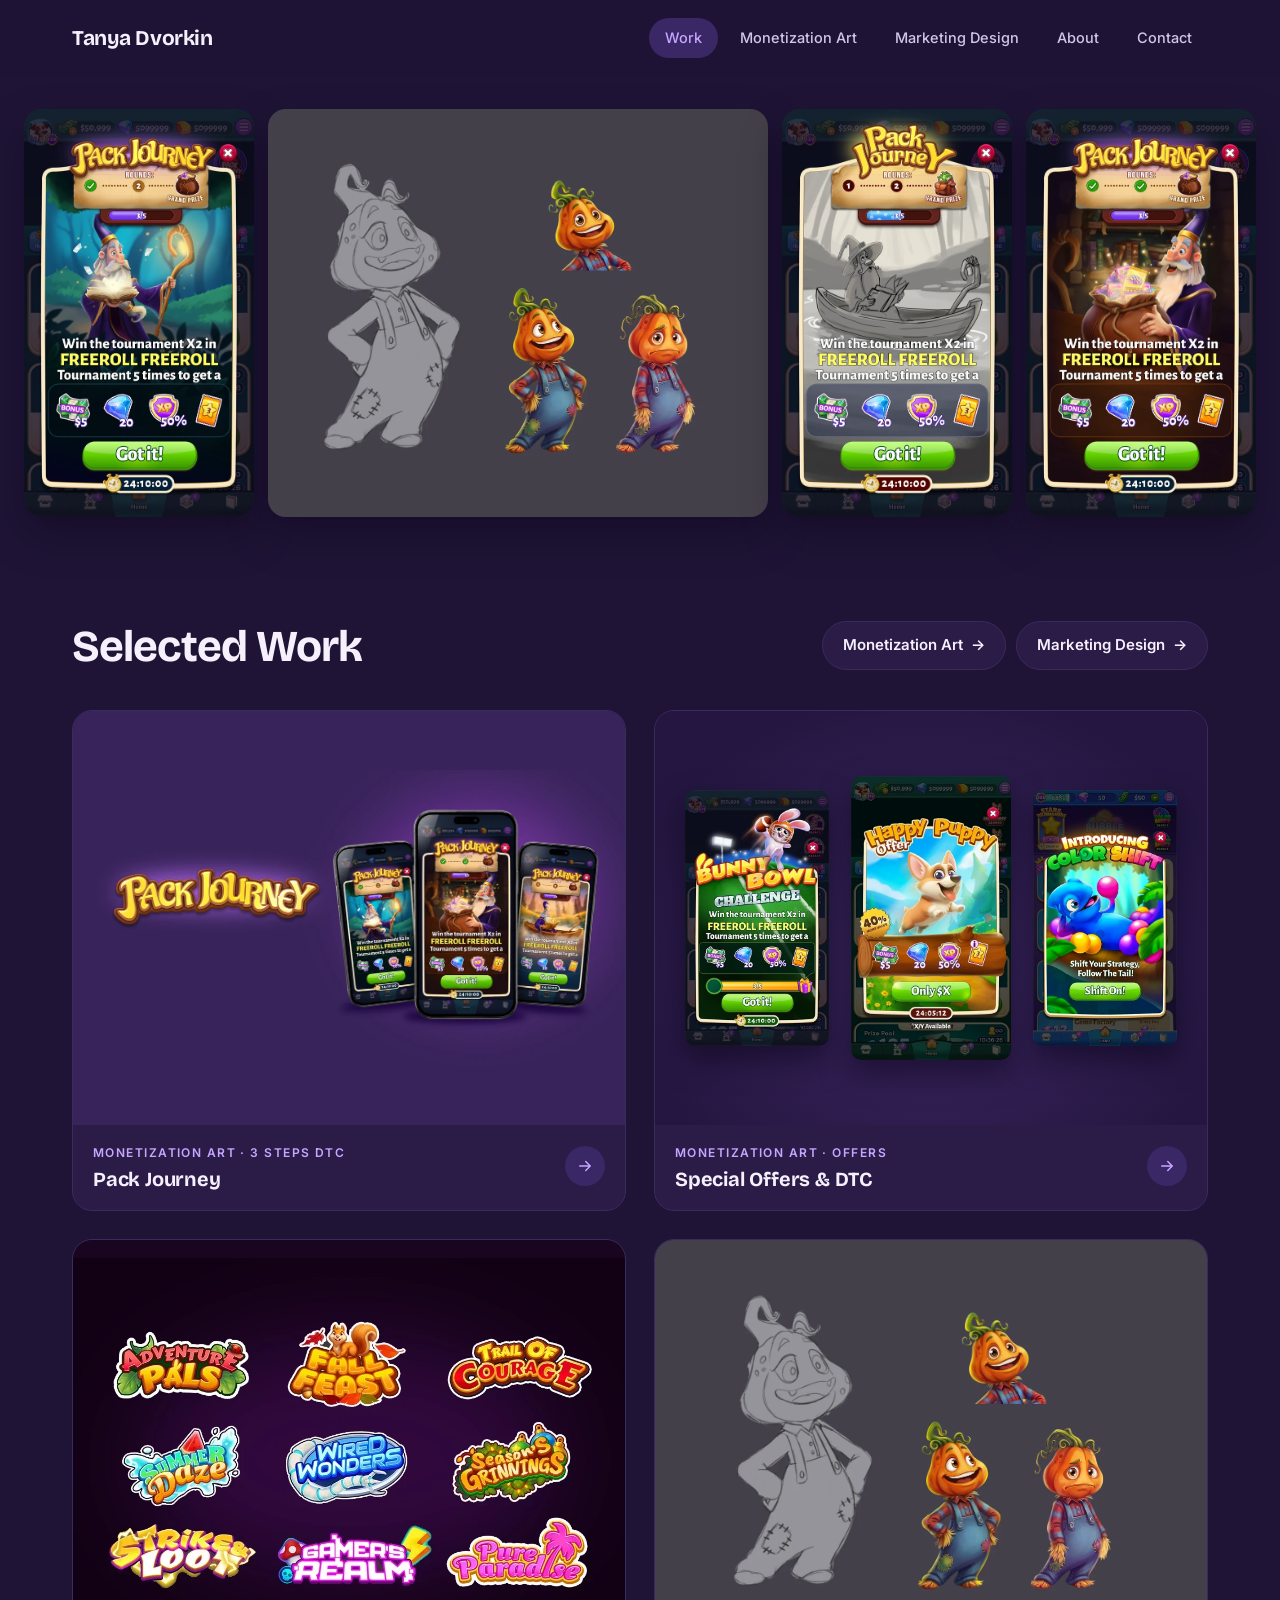
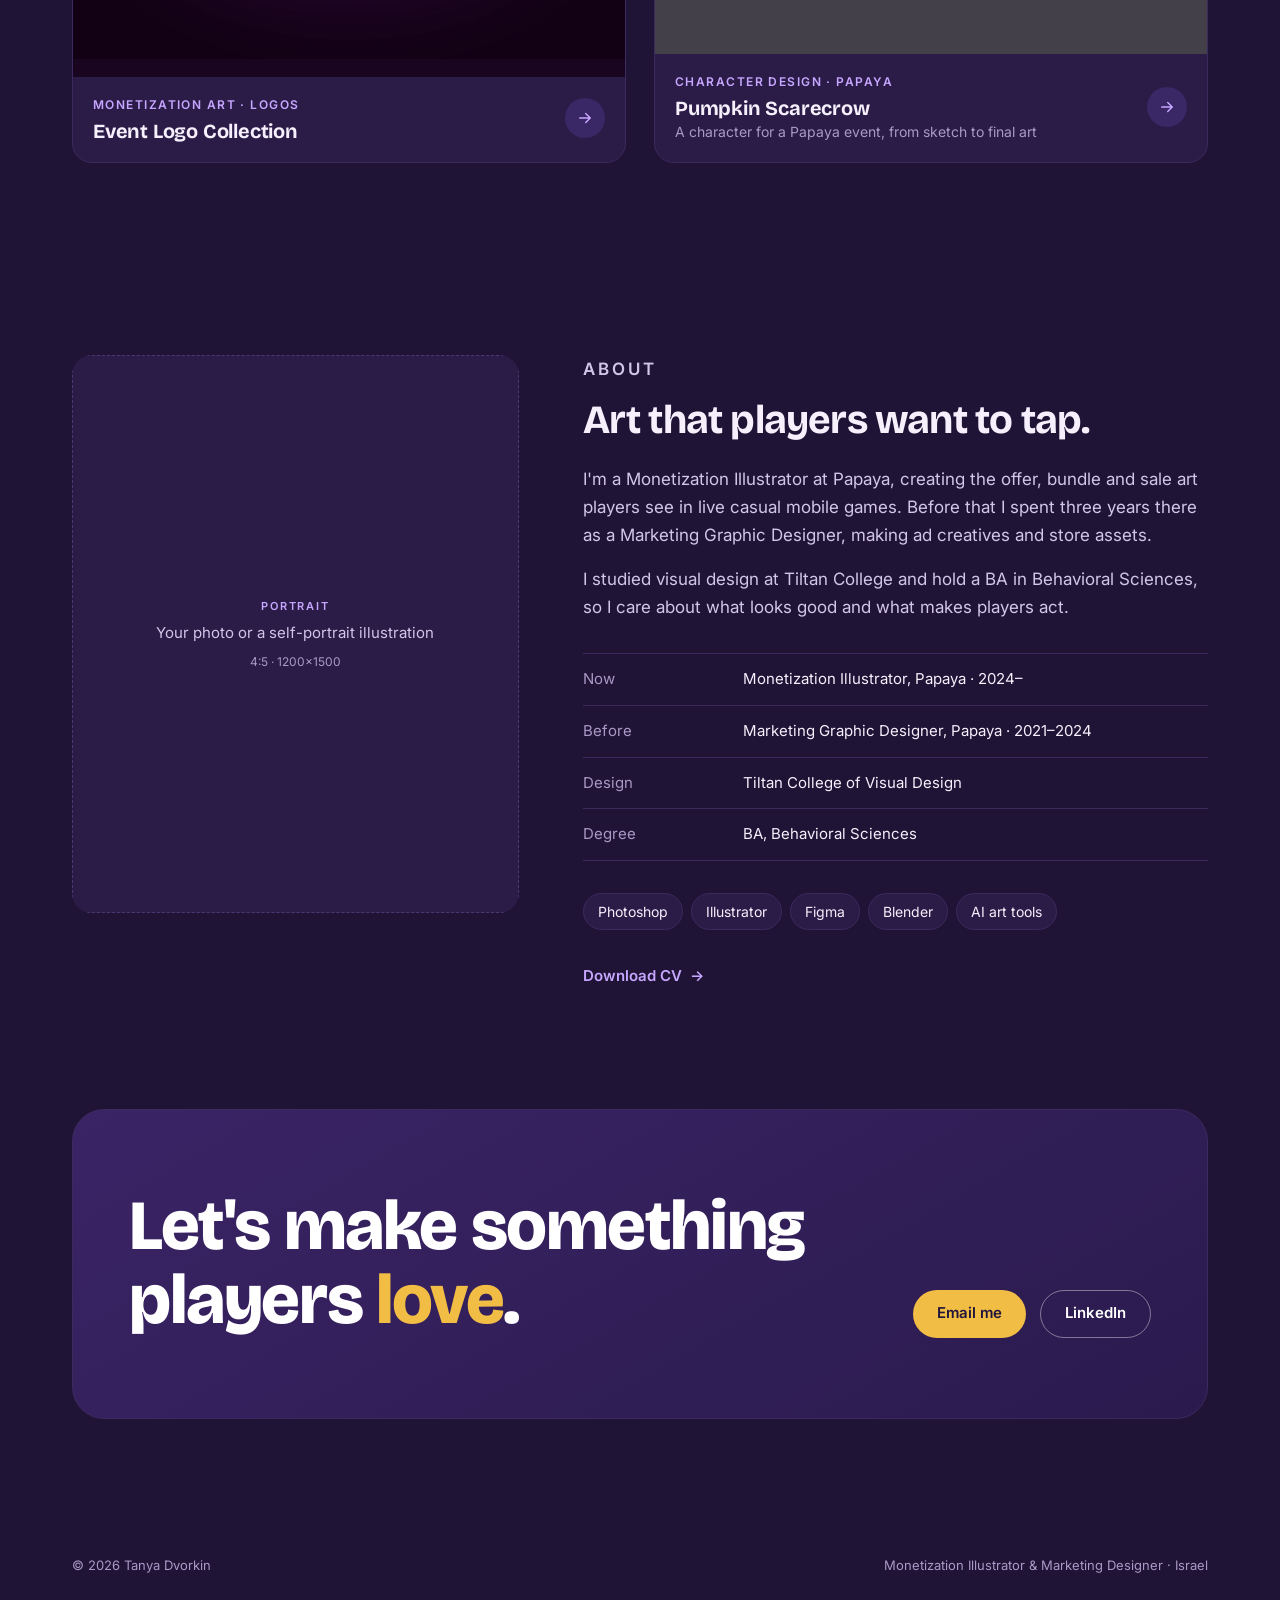
==== commit b1119f32: "Nav: add Monetization Art and Marketing Design; home: 4 selected works and category buttons" ====
--- a/index.html
+++ b/index.html
@@ -20,6 +20,8 @@
   <button class="burger" aria-label="Open menu" aria-expanded="false">MENU</button>
   <nav class="links" aria-label="Main">
     <a href="#work" class="active" aria-current="page">Work</a>
+    <a href="monetization.html">Monetization Art</a>
+    <a href="marketing.html">Marketing Design</a>
     <a href="#about">About</a>
     <a href="#contact">Contact</a>
   </nav>
@@ -35,22 +37,26 @@
 </section>
 
 <section class="wrap sec" id="work">
-  <div class="sec-head reveal"><h2 class="h2">Selected Work</h2></div>
+  <div class="sec-head reveal"><h2 class="h2">Selected Work</h2>
+    <nav class="cat-pills" aria-label="Categories"><a href="monetization.html">Monetization Art <span class="arr">→</span></a><a href="marketing.html">Marketing Design <span class="arr">→</span></a></nav></div>
   <div class="cards">
     <a href="pack-journey.html" class="card reveal">
       <div class="cover"><img class="fit" style="background:#38235a" src="assets/projects/pack-journey/pack-journey-hero-1200.webp" srcset="assets/projects/pack-journey/pack-journey-hero-1200.webp 1200w, assets/projects/pack-journey/pack-journey-hero.webp 2400w" sizes="(max-width: 760px) 100vw, 800px" width="2400" height="1286" alt="Pack Journey event logo and three promotional screens on phones" loading="lazy"></div>
       <div class="card-body"><div><span class="cat">Monetization Art · 3 Steps DTC</span><h3>Pack Journey</h3></div><span class="go"><svg viewBox="0 0 24 24" aria-hidden="true"><path d="M5 12h14M13 6l6 6-6 6"/></svg></span></div>
     </a>
-    <a href="character-design.html" class="card reveal">
-      <div class="cover"><img class="fit" style="background:#44404a" src="assets/projects/character-design/pumpkin-scarecrow-sheet-thumb.webp" width="1200" height="979" alt="Pumpkin scarecrow character: sketch, final art and expressions" loading="lazy"></div>
-      <div class="card-body"><div><span class="cat">Character Design · Papaya</span><h3>Pumpkin Scarecrow</h3><p>A character for a Papaya event, from sketch to final art</p></div><span class="go"><svg viewBox="0 0 24 24" aria-hidden="true"><path d="M5 12h14M13 6l6 6-6 6"/></svg></span></div>
+    <a href="special-offers.html" class="card reveal">
+      <div class="cover"><div class="so-cover"><img src="assets/projects/special-offers/bunny-bowl-challenge.webp" width="450" height="801" alt="" loading="lazy"><img src="assets/projects/special-offers/happy-puppy-offer.webp" width="450" height="800" alt="" loading="lazy"><img src="assets/projects/special-offers/color-shift-intro.webp" width="451" height="802" alt="" loading="lazy"></div></div>
+      <div class="card-body"><div><span class="cat">Monetization Art · Offers</span><h3>Special Offers & DTC</h3></div><span class="go"><svg viewBox="0 0 24 24" aria-hidden="true"><path d="M5 12h14M13 6l6 6-6 6"/></svg></span></div>
     </a>
     <a href="event-logos.html" class="card reveal">
       <div class="cover"><img class="fit" style="background:#1a0520" src="assets/projects/event-logos/event-logo-collection-cover.webp" width="1035" height="751" alt="Nine colorful event logos on a dark purple background" loading="lazy"></div>
       <div class="card-body"><div><span class="cat">Monetization Art · Logos</span><h3>Event Logo Collection</h3></div><span class="go"><svg viewBox="0 0 24 24" aria-hidden="true"><path d="M5 12h14M13 6l6 6-6 6"/></svg></span></div>
     </a>
+    <a href="character-design.html" class="card reveal">
+      <div class="cover"><img class="fit" style="background:#44404a" src="assets/projects/character-design/pumpkin-scarecrow-sheet-thumb.webp" width="1200" height="979" alt="Pumpkin scarecrow character: sketch, final art and expressions" loading="lazy"></div>
+      <div class="card-body"><div><span class="cat">Character Design · Papaya</span><h3>Pumpkin Scarecrow</h3><p>A character for a Papaya event, from sketch to final art</p></div><span class="go"><svg viewBox="0 0 24 24" aria-hidden="true"><path d="M5 12h14M13 6l6 6-6 6"/></svg></span></div>
+    </a>
   </div>
-  <p class="browse reveal">Browse by category: <a href="monetization.html" class="link">Monetization Art <span class="arr">→</span></a></p>
 </section>
 
 <section class="wrap sec" id="about">
--- a/styles.css
+++ b/styles.css
@@ -345,3 +345,33 @@
 @media (max-width:900px){.lg-grid{grid-template-columns:repeat(2,1fr);gap:14px}.lg-tile,.lg-tile:nth-child(n){grid-column:span 1;min-height:180px}.lg-tile:nth-child(3n+1){grid-column:span 2}.lg-tile .zoom{padding:22px;border-radius:18px}}
 @media (max-width:480px){.lg-tile,.lg-tile:nth-child(n){grid-column:span 2;min-height:170px}}
 @media (prefers-reduced-motion:reduce){.lg-tile .zoom,.lg-tile img{transition:none}.lg-tile .zoom:hover,.lg-tile .zoom:hover img{transform:none}}
+/* Special Offers & DTC: staggered 3-column gallery of vertical screens */
+.so-grid{display:grid;grid-template-columns:repeat(3,minmax(0,1fr));gap:48px 40px;max-width:1120px;margin:0 auto;padding:8px 0 152px}
+.so-tile{margin:0;--y:0px}
+.so-tile:nth-child(3n+2){--y:72px}
+.so-tile.reveal,.so-tile.reveal.in{transform:translateY(var(--y))}
+.so-tile.reveal:not(.in){transform:translateY(calc(var(--y) + 24px))}
+.so-tile .zoom{display:block;width:100%;padding:0;border:0;background:none;cursor:zoom-in;border-radius:22px}
+.so-tile img{display:block;width:100%;height:auto;aspect-ratio:450/801;object-fit:contain;border-radius:22px;
+  box-shadow:0 1px 0 rgba(199,166,255,.12) inset,0 22px 50px rgba(8,2,20,.5);transition:transform .45s cubic-bezier(.2,.7,.2,1),box-shadow .45s}
+.so-tile .zoom:hover img,.so-tile .zoom:focus-visible img{transform:translateY(-6px);box-shadow:0 0 0 1px rgba(199,166,255,.35),0 32px 64px rgba(8,2,20,.6)}
+.so-tile .zoom:focus-visible{outline:3px solid var(--accent);outline-offset:4px}
+.feature .so-visual{display:flex;gap:4%;align-items:center;justify-content:center;padding:28px 6%;background:radial-gradient(ellipse at 50% 60%,#3d2763 0,#241640 75%)}
+.feature .so-visual img{width:28%;height:auto;border-radius:10px;box-shadow:0 14px 30px rgba(8,2,20,.5);transform:none!important}
+.feature .so-visual img:nth-child(2){width:31%}
+@media (max-width:900px){.so-grid{grid-template-columns:repeat(2,minmax(0,1fr));gap:32px 24px;padding-bottom:120px}
+  .so-tile:nth-child(n){--y:0px}.so-tile:nth-child(2n){--y:56px}}
+@media (max-width:560px){.so-grid{grid-template-columns:1fr;gap:28px;max-width:420px;padding-bottom:72px}
+  .so-tile:nth-child(n){--y:0px}}
+@media (prefers-reduced-motion:reduce){.so-tile img{transition:none}.so-tile .zoom:hover img{transform:none}}
+/* Home: 2x2 Selected Work, category pills, Special Offers cover */
+#work .cards{grid-template-columns:repeat(2,minmax(0,1fr))}
+@media (max-width:760px){#work .cards{grid-template-columns:1fr}}
+.cat-pills{display:flex;gap:10px;flex-wrap:wrap}
+.cat-pills a{display:inline-flex;align-items:center;gap:8px;padding:11px 20px;border-radius:999px;border:1px solid var(--line);background:var(--surface);color:var(--ink);font-weight:600;font-size:15px;transition:background .2s,border-color .2s,color .2s}
+.cat-pills a:hover{background:var(--accent-soft);border-color:var(--accent);color:var(--accent)}
+.cat-pills a:focus-visible{outline:3px solid var(--accent);outline-offset:3px}
+.card .cover .so-cover{position:absolute;inset:0;display:flex;align-items:center;justify-content:center;gap:4%;background:radial-gradient(ellipse at 50% 60%,#3d2763 0,#241640 78%);transition:transform .6s}
+.card .cover .so-cover img{width:26%;height:auto;max-height:84%;object-fit:contain;border-radius:10px;box-shadow:0 14px 30px rgba(8,2,20,.5)}
+.card .cover .so-cover img:nth-child(2){width:29%;max-height:92%}
+.card:hover .cover .so-cover{transform:scale(1.03)}
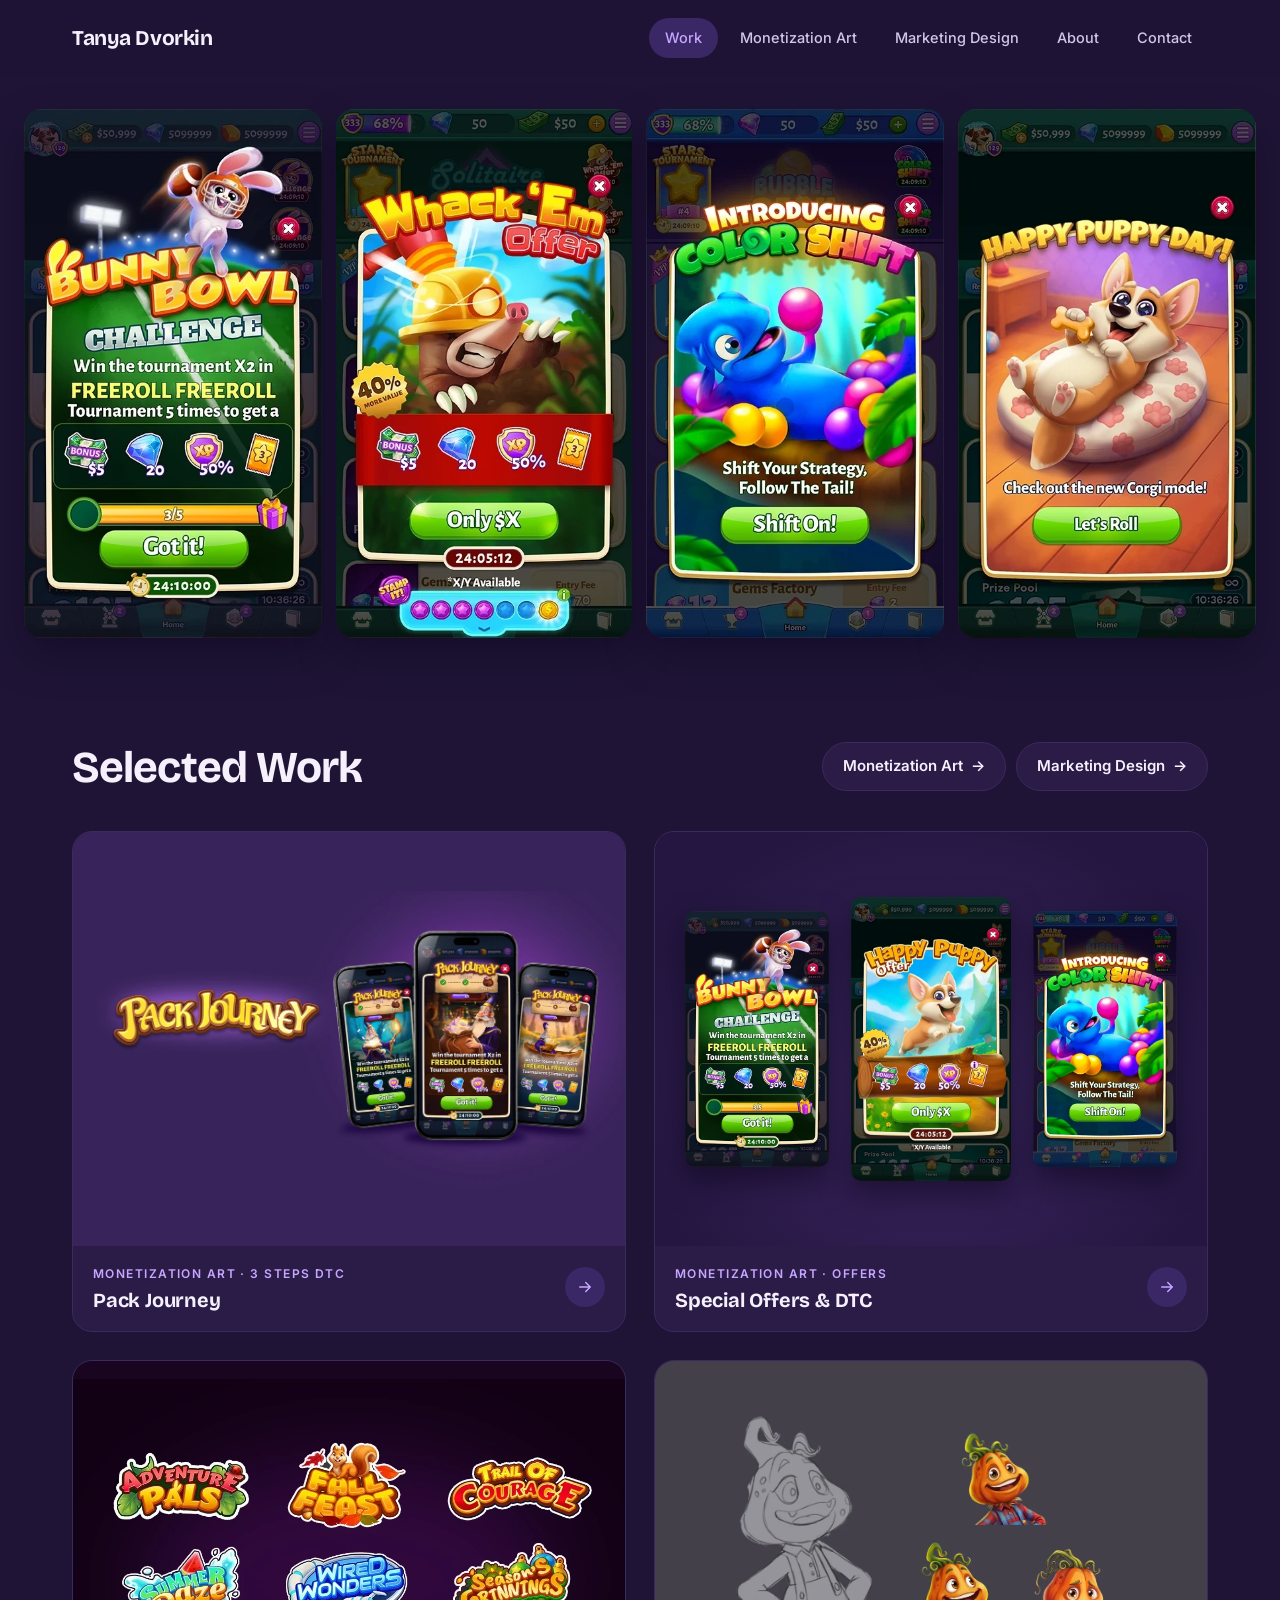
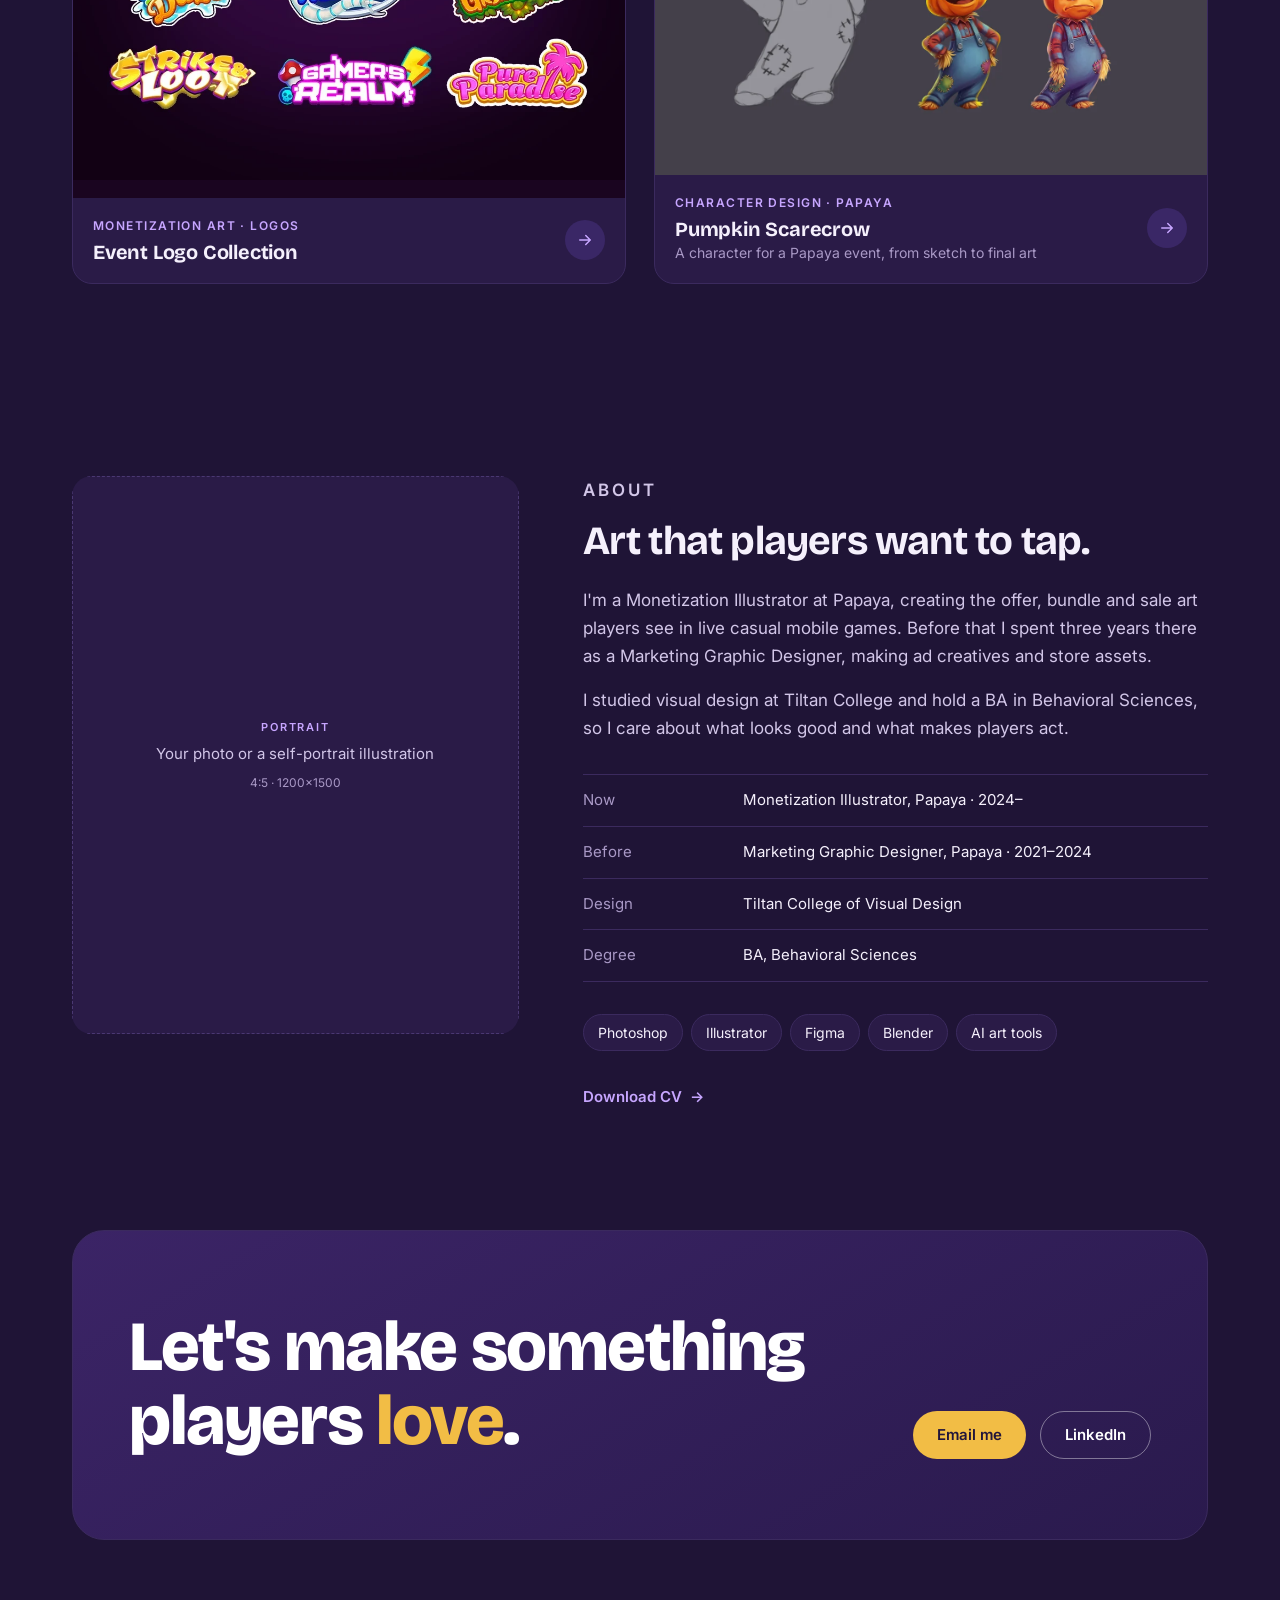
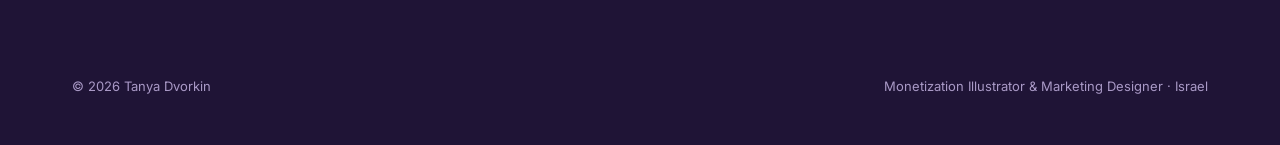
==== commit 73c44489: "Update index.html" ====
--- a/index.html
+++ b/index.html
@@ -30,10 +30,10 @@
 <main id="top">
 <section class="collage reveal" aria-labelledby="home-title">
   <h1 id="home-title" class="sr">Tanya Dvorkin — Monetization Illustrator &amp; Marketing Designer</h1>
-  <a href="pack-journey.html" style="--r:.563"><img src="assets/projects/pack-journey/pack-journey-step2-final-small.webp" srcset="assets/projects/pack-journey/pack-journey-step2-final-small.webp 563w, assets/projects/pack-journey/pack-journey-step2-final.webp 1125w" sizes="(max-width: 640px) 60vw, 300px" width="563" height="1000" alt="Pack Journey: wizard with a bag of prizes" fetchpriority="high"></a>
-  <a href="character-design.html" style="--r:1.226"><img src="assets/projects/character-design/pumpkin-scarecrow-sheet-thumb.webp" srcset="assets/projects/character-design/pumpkin-scarecrow-sheet-thumb.webp 1200w, assets/projects/character-design/pumpkin-scarecrow-sheet.webp 2850w" sizes="(max-width: 640px) 120vw, 640px" width="1200" height="979" alt="Pumpkin scarecrow character sheet"></a>
-  <a href="pack-journey.html" style="--r:.563"><img src="assets/projects/pack-journey/pack-journey-step1-sketch-small.webp" srcset="assets/projects/pack-journey/pack-journey-step1-sketch-small.webp 563w, assets/projects/pack-journey/pack-journey-step1-sketch.webp 1125w" sizes="(max-width: 640px) 60vw, 300px" width="563" height="1000" alt="Pack Journey: sketch of the wizard scene"></a>
-  <a href="pack-journey.html" style="--r:.563"><img src="assets/projects/pack-journey/pack-journey-step3-final-small.webp" srcset="assets/projects/pack-journey/pack-journey-step3-final-small.webp 563w, assets/projects/pack-journey/pack-journey-step3-final.webp 1125w" sizes="(max-width: 640px) 60vw, 300px" width="563" height="1000" alt="Pack Journey: wizard on a boat"></a>
+  <a href="special-offers.html" style="--r:0.562"><img src="assets/projects/special-offers/bunny-bowl-challenge.webp" width="450" height="801" alt="Bunny Bowl Challenge promotional screen" fetchpriority="high"></a>
+  <a href="special-offers.html" style="--r:0.561"><img src="assets/projects/special-offers/whack-em-offer.webp" width="450" height="802" alt="Whack &#39;Em Offer promotional screen" loading="lazy"></a>
+  <a href="special-offers.html" style="--r:0.562"><img src="assets/projects/special-offers/color-shift-intro.webp" width="451" height="802" alt="Introducing Color Shift promotional screen" loading="lazy"></a>
+  <a href="special-offers.html" style="--r:0.563"><img src="assets/projects/special-offers/happy-puppy-day.webp" width="449" height="798" alt="Happy Puppy Day promotional screen" loading="lazy"></a>
 </section>
 
 <section class="wrap sec" id="work">
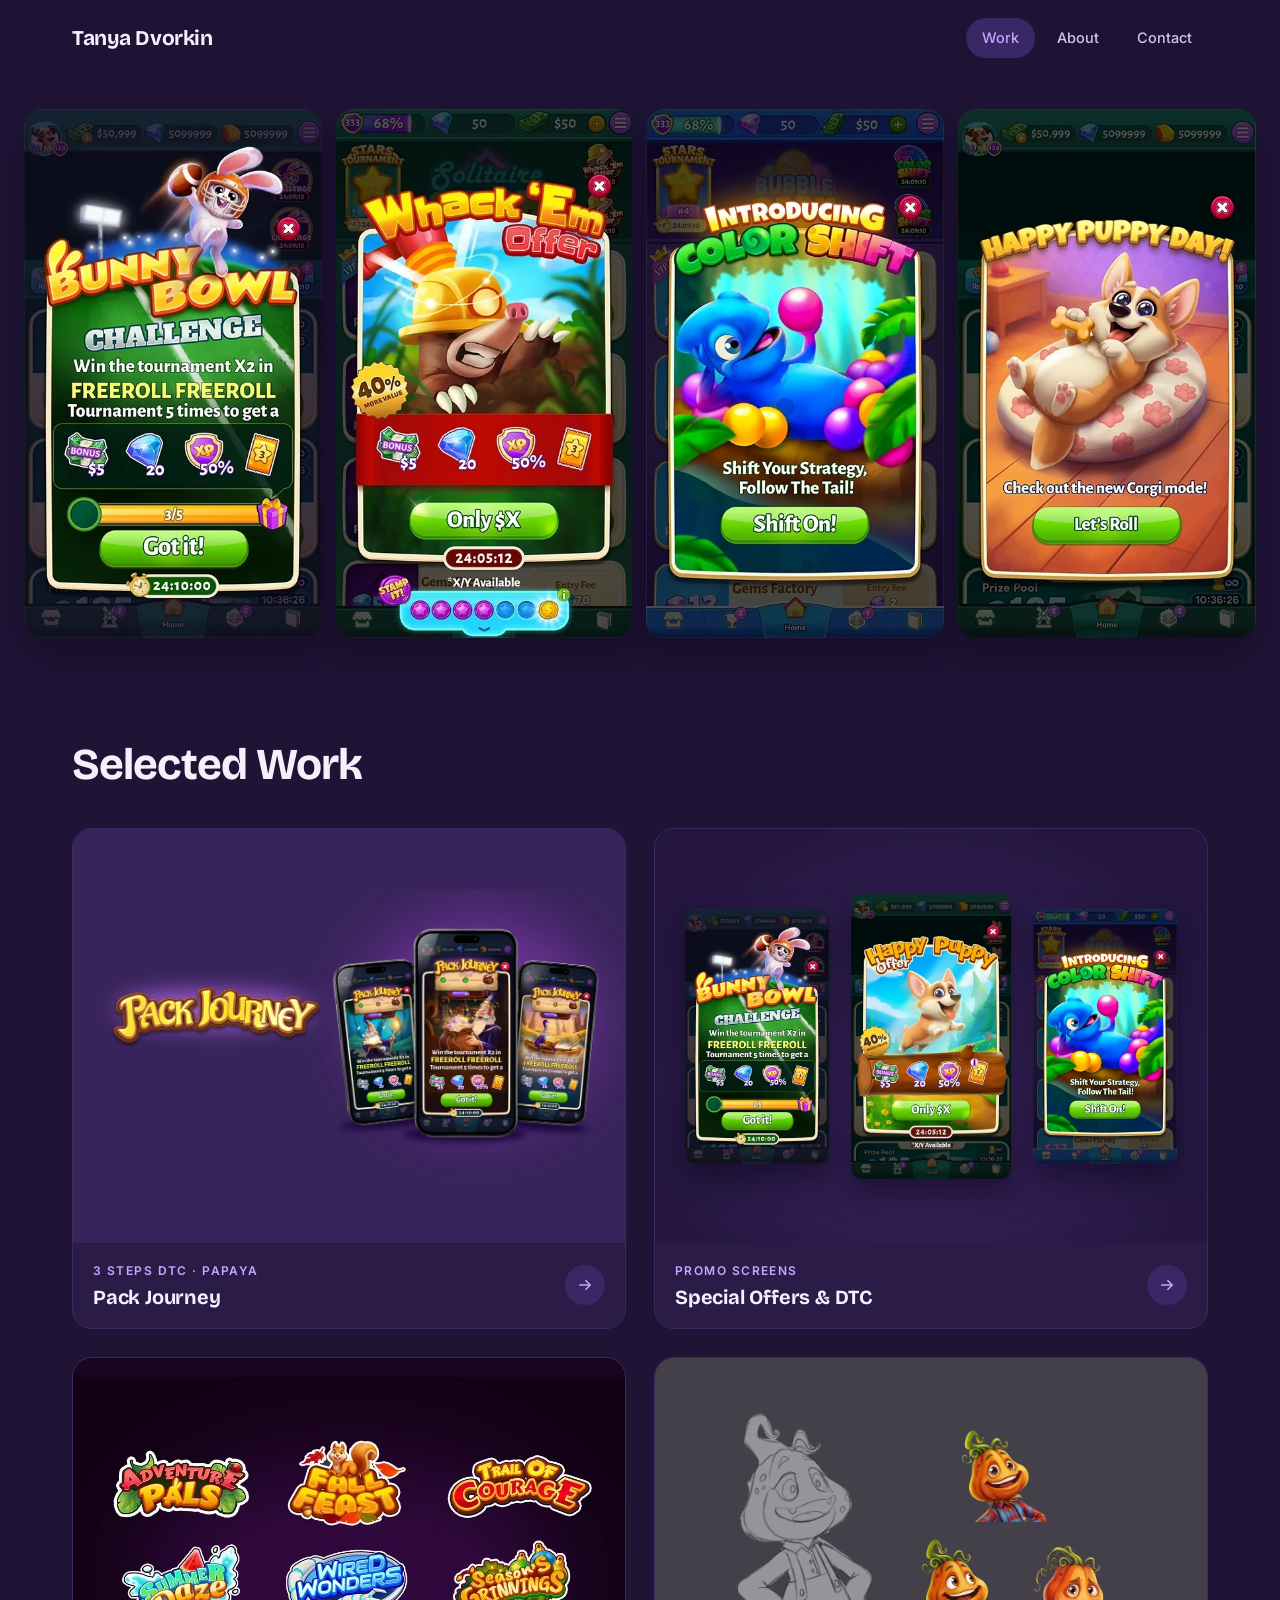
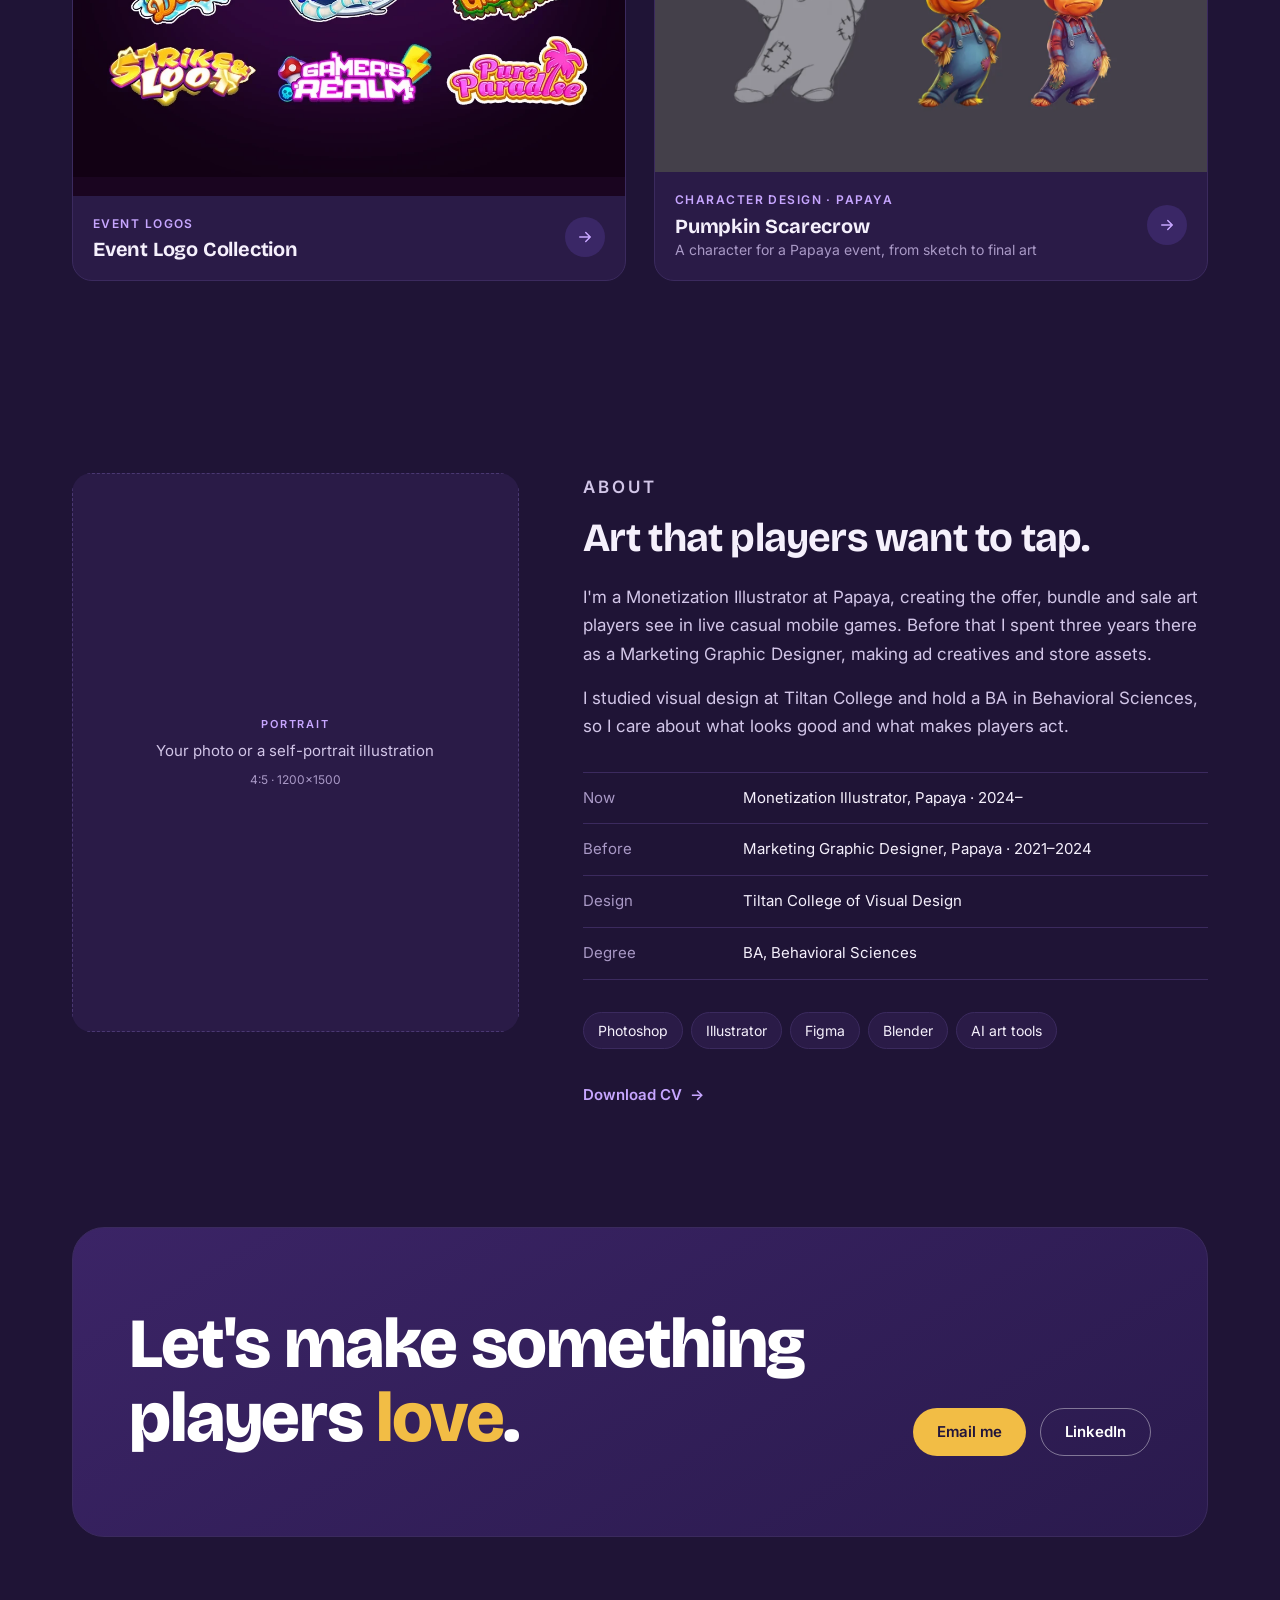
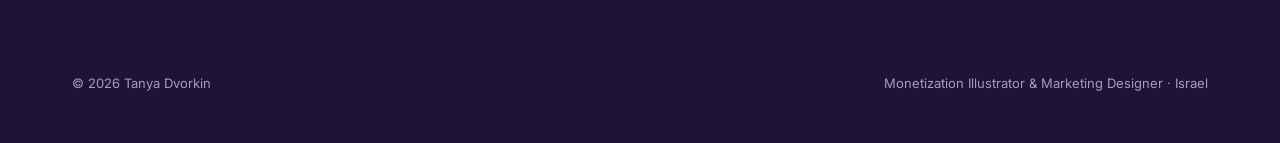
==== commit be207f55: "Remove categories: all work together" ====
--- a/index.html
+++ b/index.html
@@ -20,8 +20,6 @@
   <button class="burger" aria-label="Open menu" aria-expanded="false">MENU</button>
   <nav class="links" aria-label="Main">
     <a href="#work" class="active" aria-current="page">Work</a>
-    <a href="monetization.html">Monetization Art</a>
-    <a href="marketing.html">Marketing Design</a>
     <a href="#about">About</a>
     <a href="#contact">Contact</a>
   </nav>
@@ -37,20 +35,19 @@
 </section>
 
 <section class="wrap sec" id="work">
-  <div class="sec-head reveal"><h2 class="h2">Selected Work</h2>
-    <nav class="cat-pills" aria-label="Categories"><a href="monetization.html">Monetization Art <span class="arr">→</span></a><a href="marketing.html">Marketing Design <span class="arr">→</span></a></nav></div>
+  <div class="sec-head reveal"><h2 class="h2">Selected Work</h2></div>
   <div class="cards">
     <a href="pack-journey.html" class="card reveal">
       <div class="cover"><img class="fit" style="background:#38235a" src="assets/projects/pack-journey/pack-journey-hero-1200.webp" srcset="assets/projects/pack-journey/pack-journey-hero-1200.webp 1200w, assets/projects/pack-journey/pack-journey-hero.webp 2400w" sizes="(max-width: 760px) 100vw, 800px" width="2400" height="1286" alt="Pack Journey event logo and three promotional screens on phones" loading="lazy"></div>
-      <div class="card-body"><div><span class="cat">Monetization Art · 3 Steps DTC</span><h3>Pack Journey</h3></div><span class="go"><svg viewBox="0 0 24 24" aria-hidden="true"><path d="M5 12h14M13 6l6 6-6 6"/></svg></span></div>
+      <div class="card-body"><div><span class="cat">3 Steps DTC · Papaya</span><h3>Pack Journey</h3></div><span class="go"><svg viewBox="0 0 24 24" aria-hidden="true"><path d="M5 12h14M13 6l6 6-6 6"/></svg></span></div>
     </a>
     <a href="special-offers.html" class="card reveal">
       <div class="cover"><div class="so-cover"><img src="assets/projects/special-offers/bunny-bowl-challenge.webp" width="450" height="801" alt="" loading="lazy"><img src="assets/projects/special-offers/happy-puppy-offer.webp" width="450" height="800" alt="" loading="lazy"><img src="assets/projects/special-offers/color-shift-intro.webp" width="451" height="802" alt="" loading="lazy"></div></div>
-      <div class="card-body"><div><span class="cat">Monetization Art · Offers</span><h3>Special Offers & DTC</h3></div><span class="go"><svg viewBox="0 0 24 24" aria-hidden="true"><path d="M5 12h14M13 6l6 6-6 6"/></svg></span></div>
+      <div class="card-body"><div><span class="cat">Promo Screens</span><h3>Special Offers & DTC</h3></div><span class="go"><svg viewBox="0 0 24 24" aria-hidden="true"><path d="M5 12h14M13 6l6 6-6 6"/></svg></span></div>
     </a>
     <a href="event-logos.html" class="card reveal">
       <div class="cover"><img class="fit" style="background:#1a0520" src="assets/projects/event-logos/event-logo-collection-cover.webp" width="1035" height="751" alt="Nine colorful event logos on a dark purple background" loading="lazy"></div>
-      <div class="card-body"><div><span class="cat">Monetization Art · Logos</span><h3>Event Logo Collection</h3></div><span class="go"><svg viewBox="0 0 24 24" aria-hidden="true"><path d="M5 12h14M13 6l6 6-6 6"/></svg></span></div>
+      <div class="card-body"><div><span class="cat">Event Logos</span><h3>Event Logo Collection</h3></div><span class="go"><svg viewBox="0 0 24 24" aria-hidden="true"><path d="M5 12h14M13 6l6 6-6 6"/></svg></span></div>
     </a>
     <a href="character-design.html" class="card reveal">
       <div class="cover"><img class="fit" style="background:#44404a" src="assets/projects/character-design/pumpkin-scarecrow-sheet-thumb.webp" width="1200" height="979" alt="Pumpkin scarecrow character: sketch, final art and expressions" loading="lazy"></div>
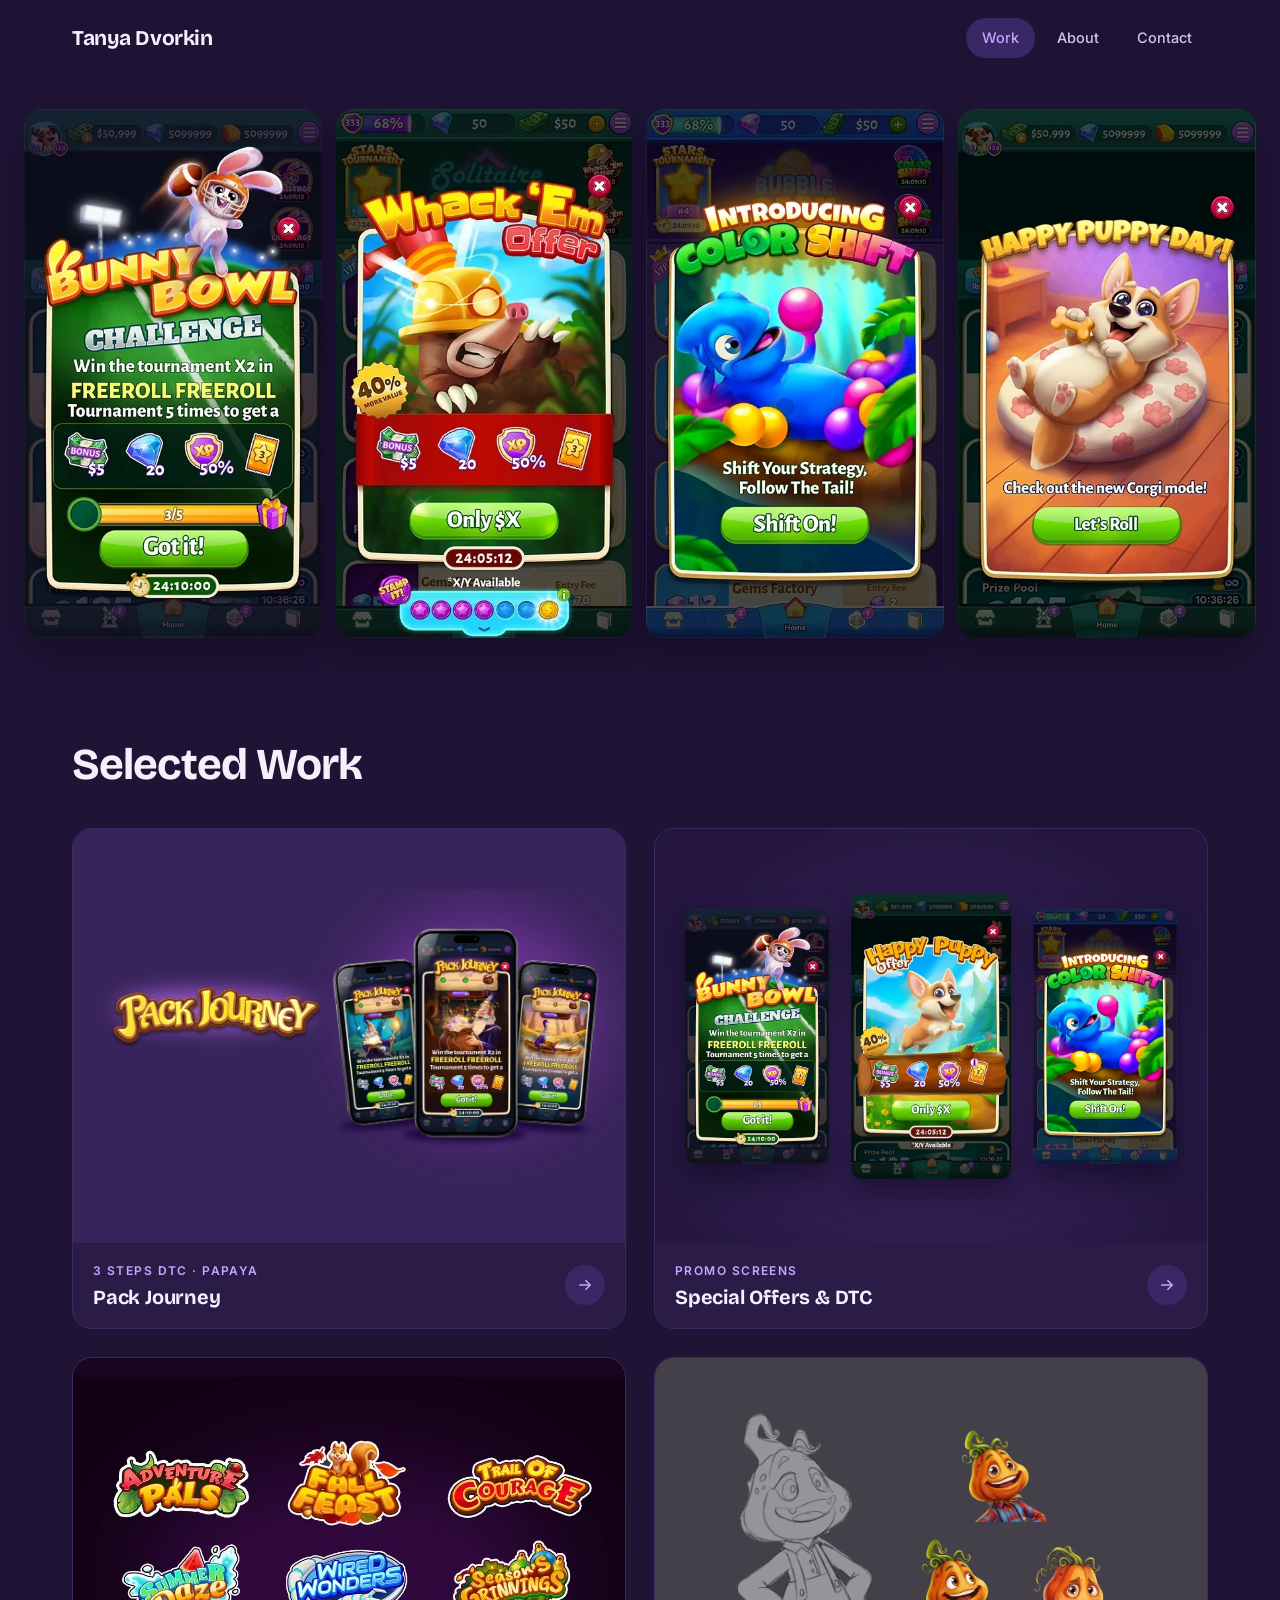
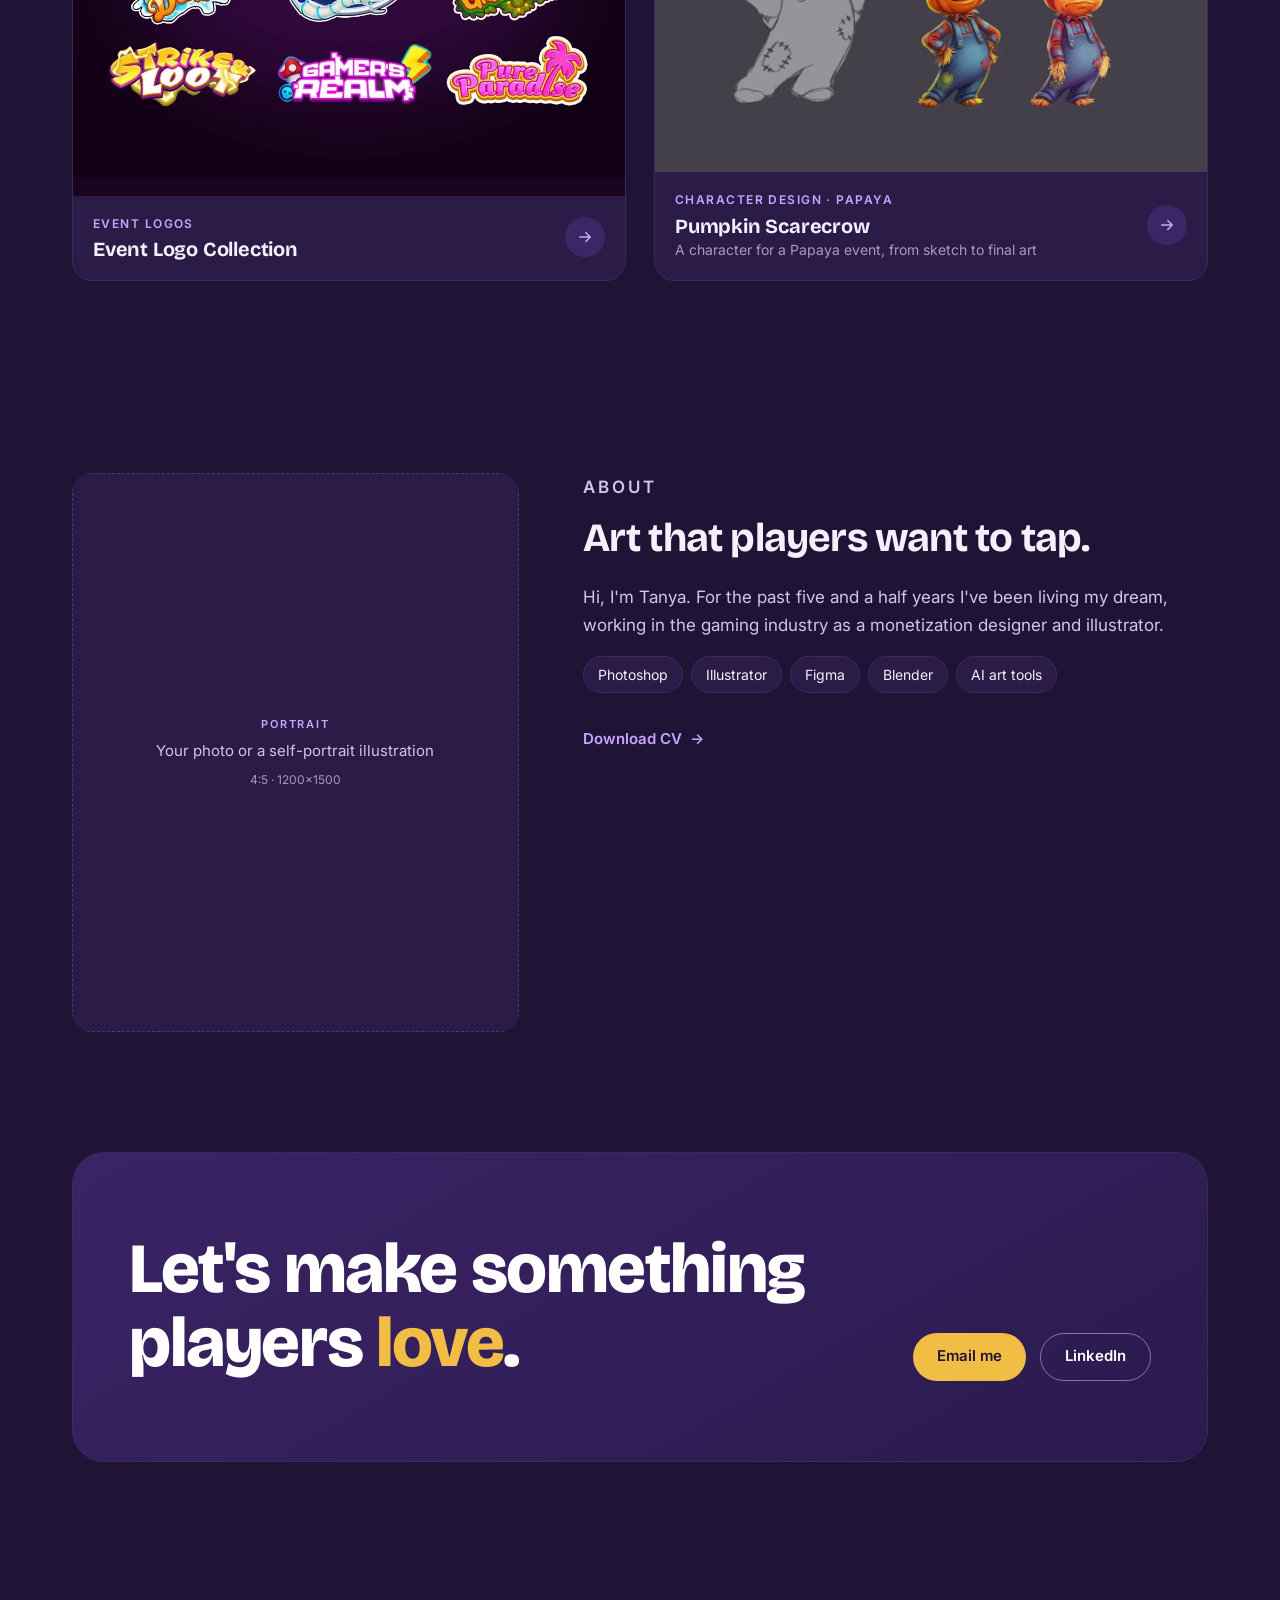
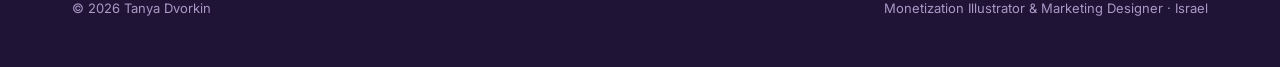
==== commit f6ce0dcc: "About: shorter text" ====
--- a/index.html
+++ b/index.html
@@ -62,14 +62,7 @@
     <div class="reveal">
       <p class="eyebrow" style="margin-bottom:16px">About</p>
       <h3>Art that players want to tap.</h3>
-      <p>I'm a Monetization Illustrator at Papaya, creating the offer, bundle and sale art players see in live casual mobile games. Before that I spent three years there as a Marketing Graphic Designer, making ad creatives and store assets.</p>
-      <p>I studied visual design at Tiltan College and hold a BA in Behavioral Sciences, so I care about what looks good and what makes players act.</p>
-      <dl class="facts">
-        <div><dt>Now</dt><dd>Monetization Illustrator, Papaya · 2024–</dd></div>
-        <div><dt>Before</dt><dd>Marketing Graphic Designer, Papaya · 2021–2024</dd></div>
-        <div><dt>Design</dt><dd>Tiltan College of Visual Design</dd></div>
-        <div><dt>Degree</dt><dd>BA, Behavioral Sciences</dd></div>
-      </dl>
+      <p>Hi, I'm Tanya. For the past five and a half years I've been living my dream, working in the gaming industry as a monetization designer and illustrator.</p>
       <div class="tools"><span>Photoshop</span><span>Illustrator</span><span>Figma</span><span>Blender</span><span>AI art tools</span></div>
       <a href="#" class="link">Download CV <span class="arr">→</span></a>
     </div>
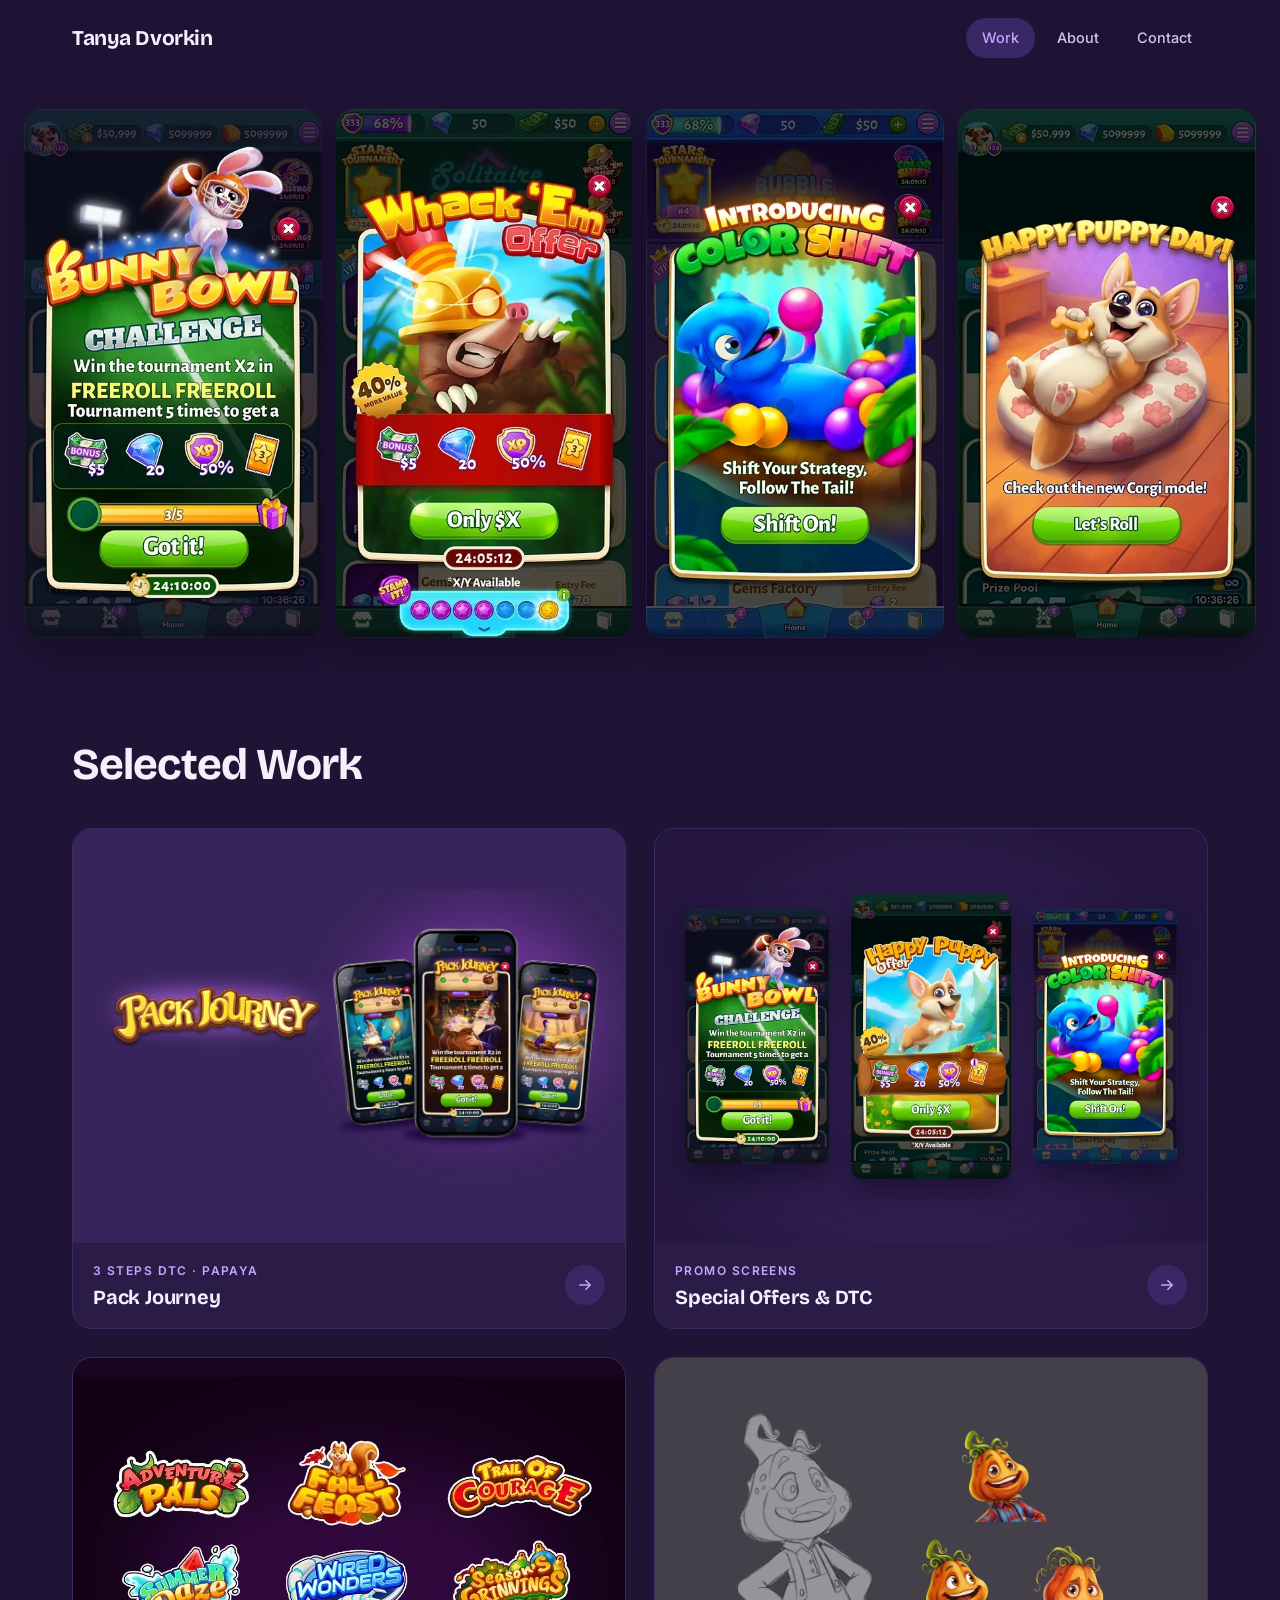
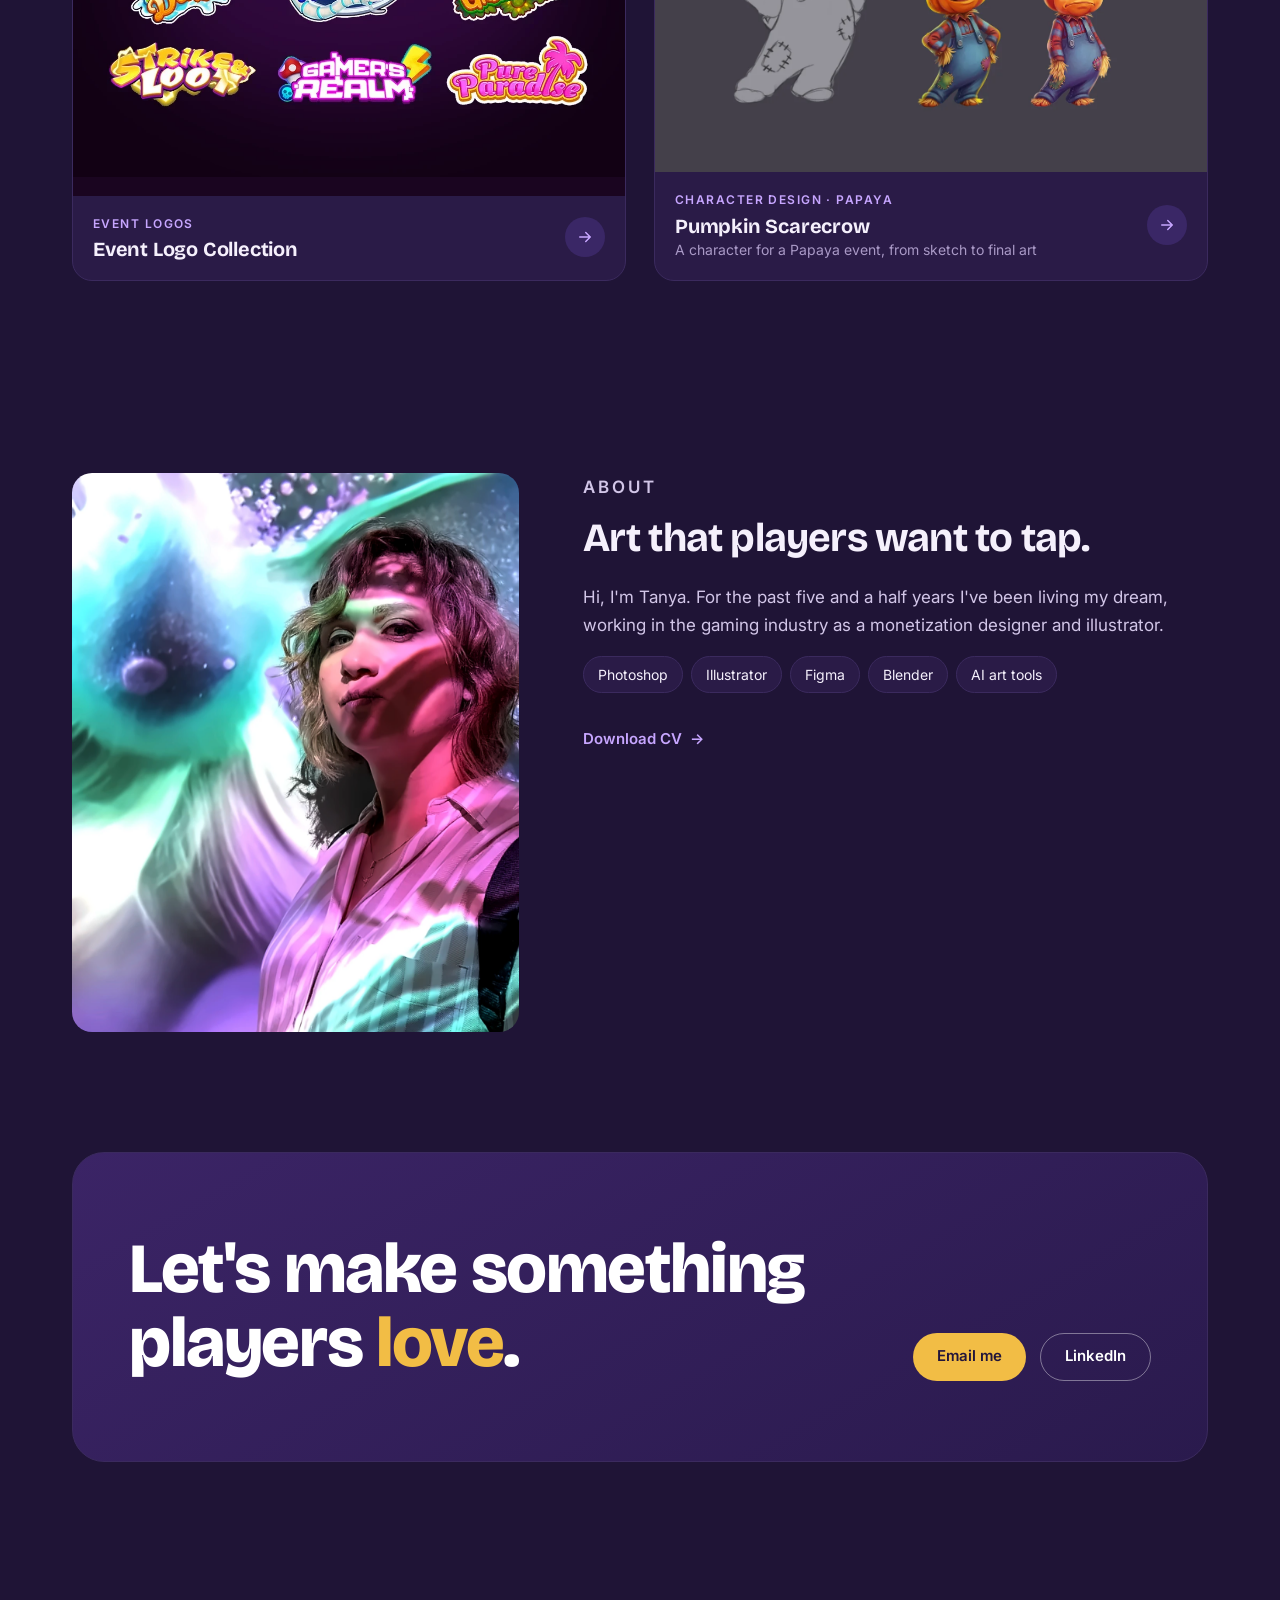
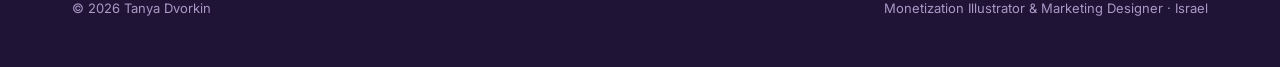
==== commit 4f256313: "About: add portrait" ====
--- a/index.html
+++ b/index.html
@@ -58,7 +58,7 @@
 
 <section class="wrap sec" id="about">
   <div class="about">
-    <div class="portrait reveal"><div class="ph "><span class="num">Portrait</span><span class="lbl">Your photo or a self-portrait illustration</span><span class="size">4:5 · 1200×1500</span></div></div>
+    <div class="portrait reveal"><img src="assets/about-portrait.webp" width="1152" height="1536" alt="Tanya Dvorkin" loading="lazy" style="display:block;width:100%;height:100%;object-fit:cover;object-position:62% 35%"></div>
     <div class="reveal">
       <p class="eyebrow" style="margin-bottom:16px">About</p>
       <h3>Art that players want to tap.</h3>
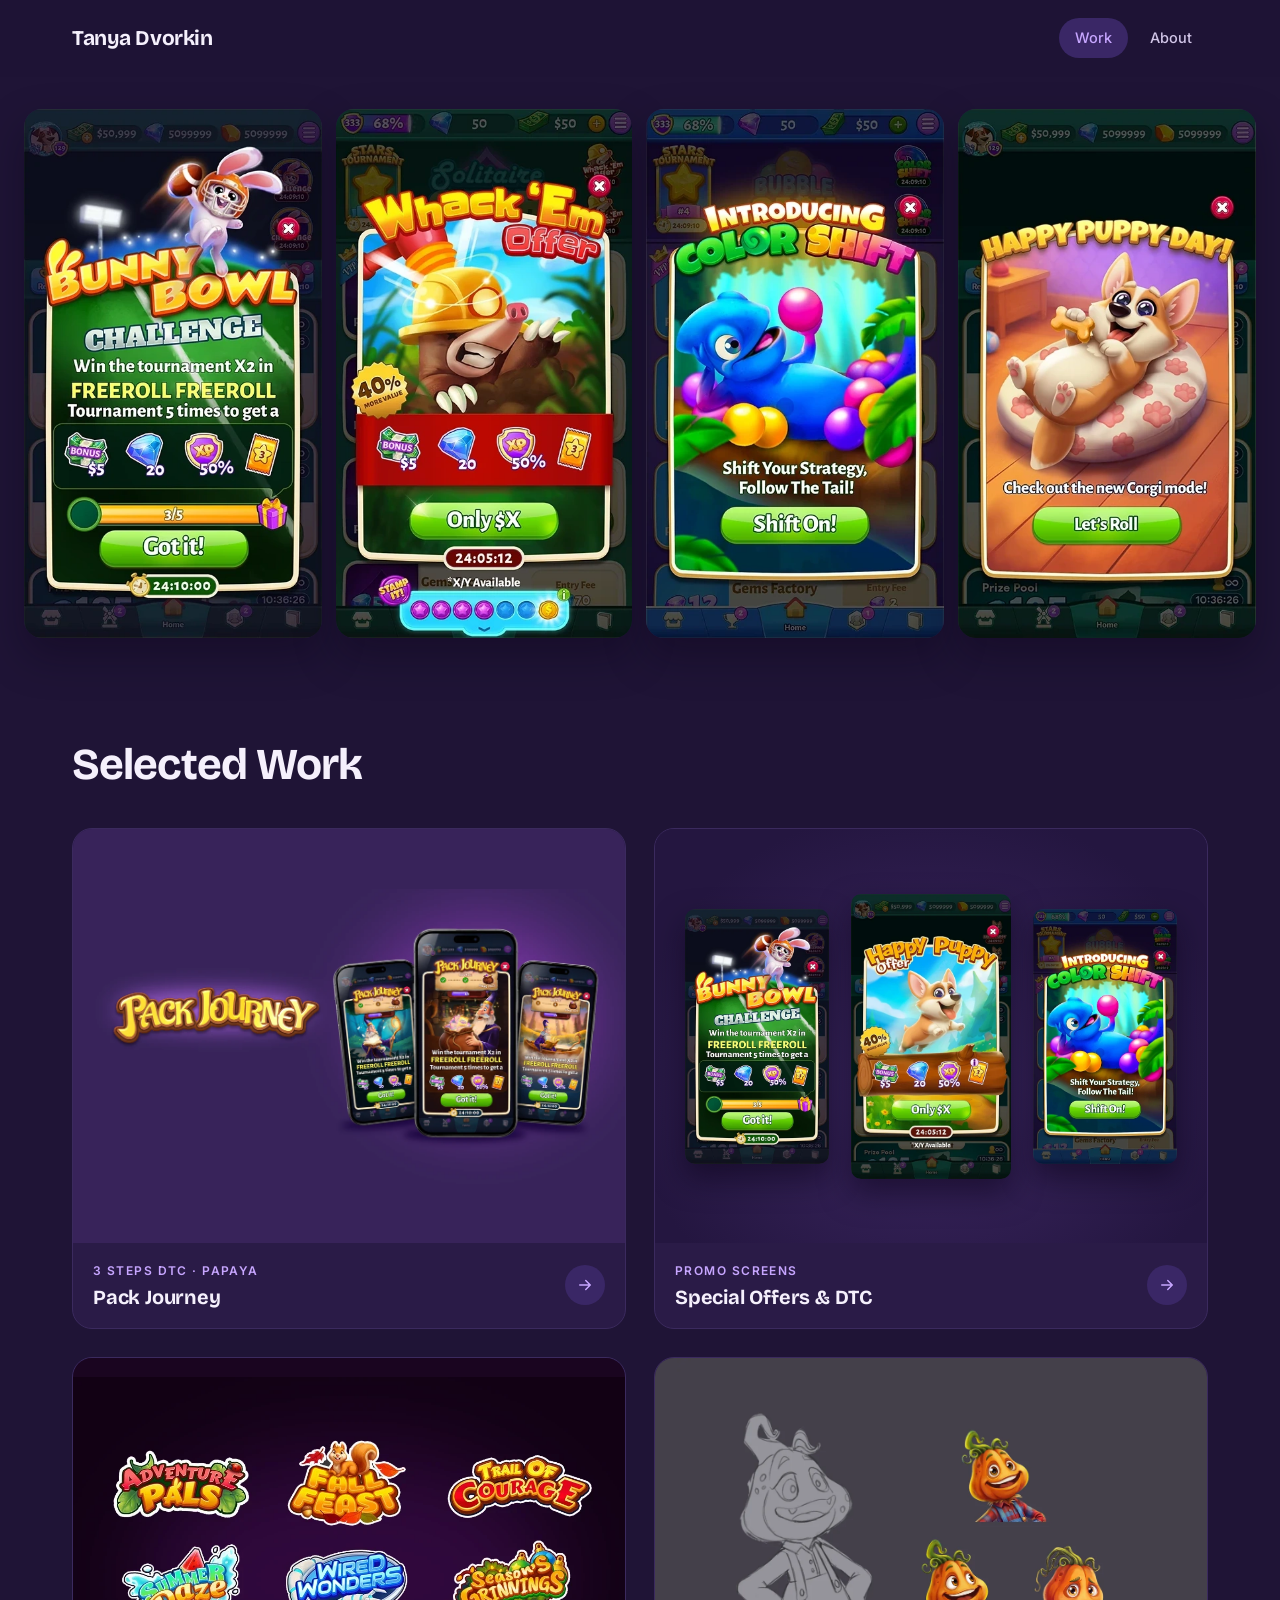
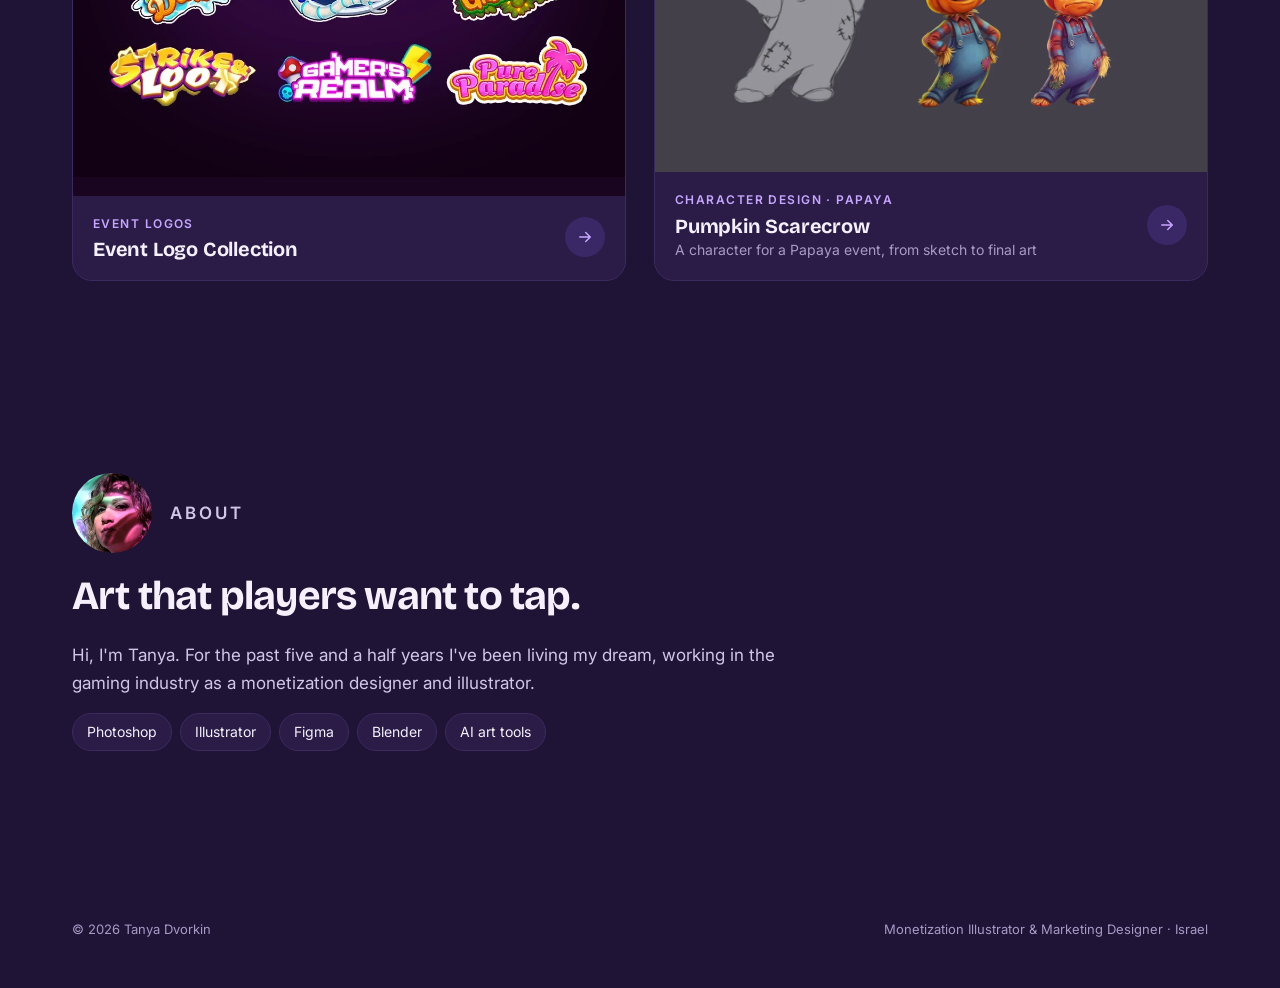
==== commit 51c12e79: "Small round portrait; remove contact section and CV link" ====
--- a/index.html
+++ b/index.html
@@ -21,7 +21,6 @@
   <nav class="links" aria-label="Main">
     <a href="#work" class="active" aria-current="page">Work</a>
     <a href="#about">About</a>
-    <a href="#contact">Contact</a>
   </nav>
 </div></header>
 
@@ -57,24 +56,16 @@
 </section>
 
 <section class="wrap sec" id="about">
-  <div class="about">
-    <div class="portrait reveal"><img src="assets/about-portrait.webp" width="1152" height="1536" alt="Tanya Dvorkin" loading="lazy" style="display:block;width:100%;height:100%;object-fit:cover;object-position:62% 35%"></div>
+  <div class="about" style="display:block;max-width:760px">
     <div class="reveal">
-      <p class="eyebrow" style="margin-bottom:16px">About</p>
+      <div style="display:flex;align-items:center;gap:18px;margin-bottom:22px"><span style="flex:none;display:block;position:relative;width:80px;height:80px;border-radius:50%;overflow:hidden;background:var(--surface)"><img src="assets/about-portrait.webp" width="1152" height="1536" alt="Tanya Dvorkin" loading="lazy" style="position:absolute;width:190%;max-width:none;height:auto;left:-78%;top:-30%"></span><p class="eyebrow" style="margin:0">About</p></div>
       <h3>Art that players want to tap.</h3>
       <p>Hi, I'm Tanya. For the past five and a half years I've been living my dream, working in the gaming industry as a monetization designer and illustrator.</p>
       <div class="tools"><span>Photoshop</span><span>Illustrator</span><span>Figma</span><span>Blender</span><span>AI art tools</span></div>
-      <a href="#" class="link">Download CV <span class="arr">→</span></a>
     </div>
   </div>
 </section>
 
-<section class="wrap sec" id="contact" style="padding-top:24px">
-  <div class="contact reveal">
-    <h2>Let's make something players <em>love</em>.</h2>
-    <div class="row"><a href="mailto:you@example.com" class="btn">Email me</a><a href="#" class="btn ghost" target="_blank" rel="noopener">LinkedIn</a></div>
-  </div>
-</section>
 </main>
 <footer><div class="wrap"><span>© <span class="year">2026</span> Tanya Dvorkin</span><span>Monetization Illustrator &amp; Marketing Designer · Israel</span></div></footer>
 <div class="lb" role="dialog" aria-modal="true" aria-label="Full-size artwork"><button class="lb-close" aria-label="Close">CLOSE</button><img alt=""></div>
